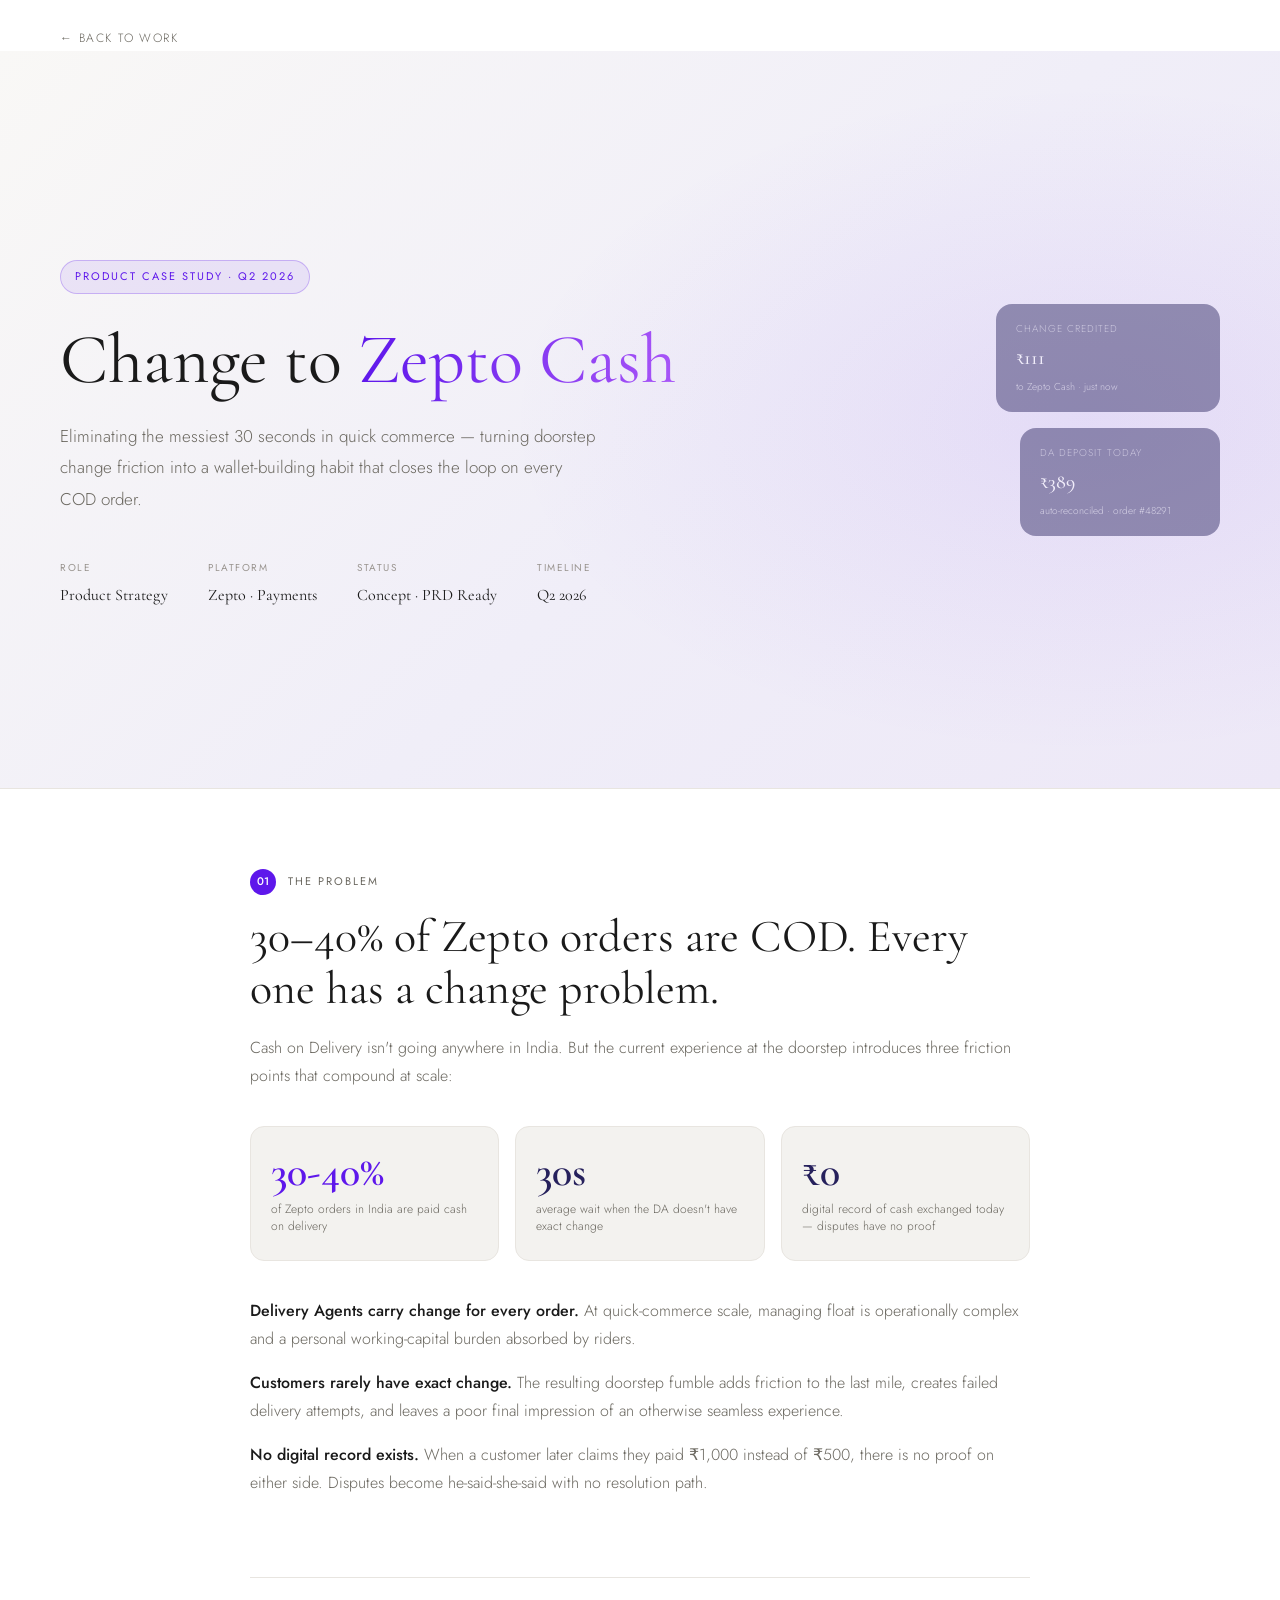
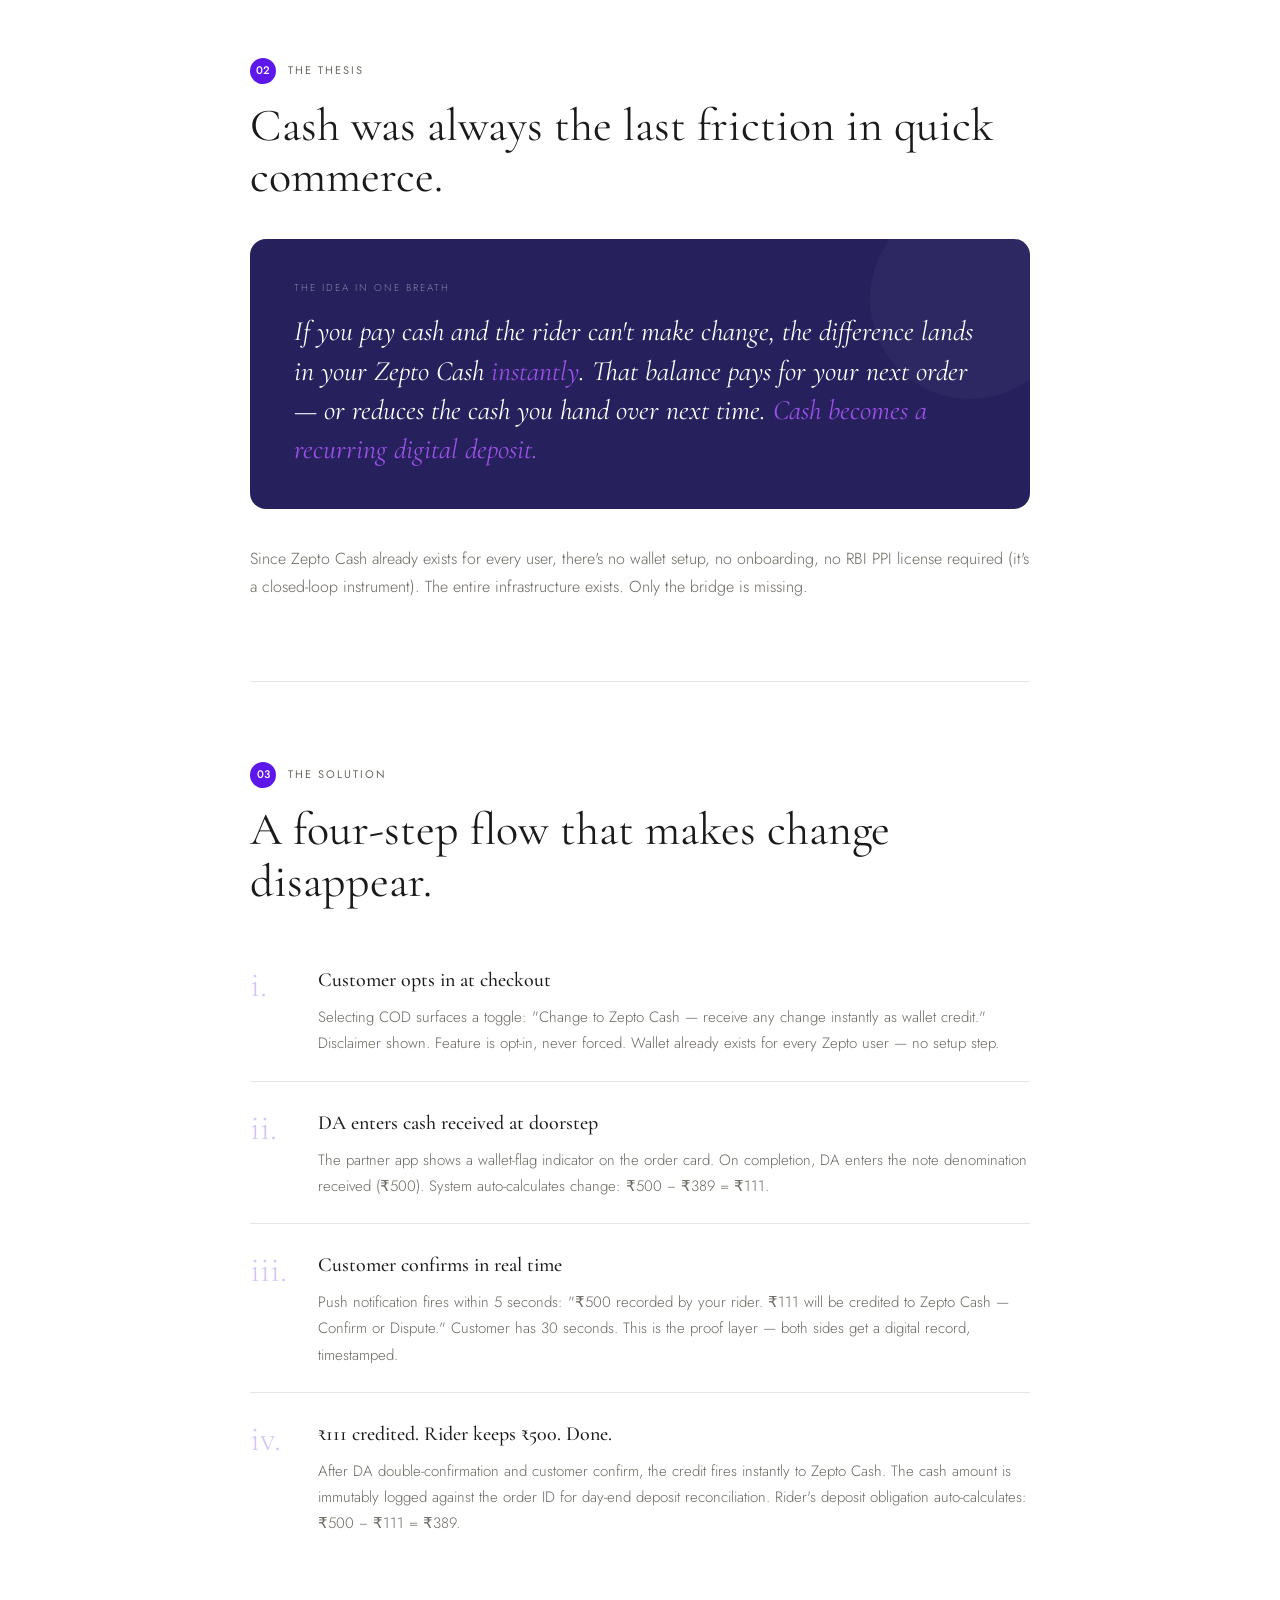
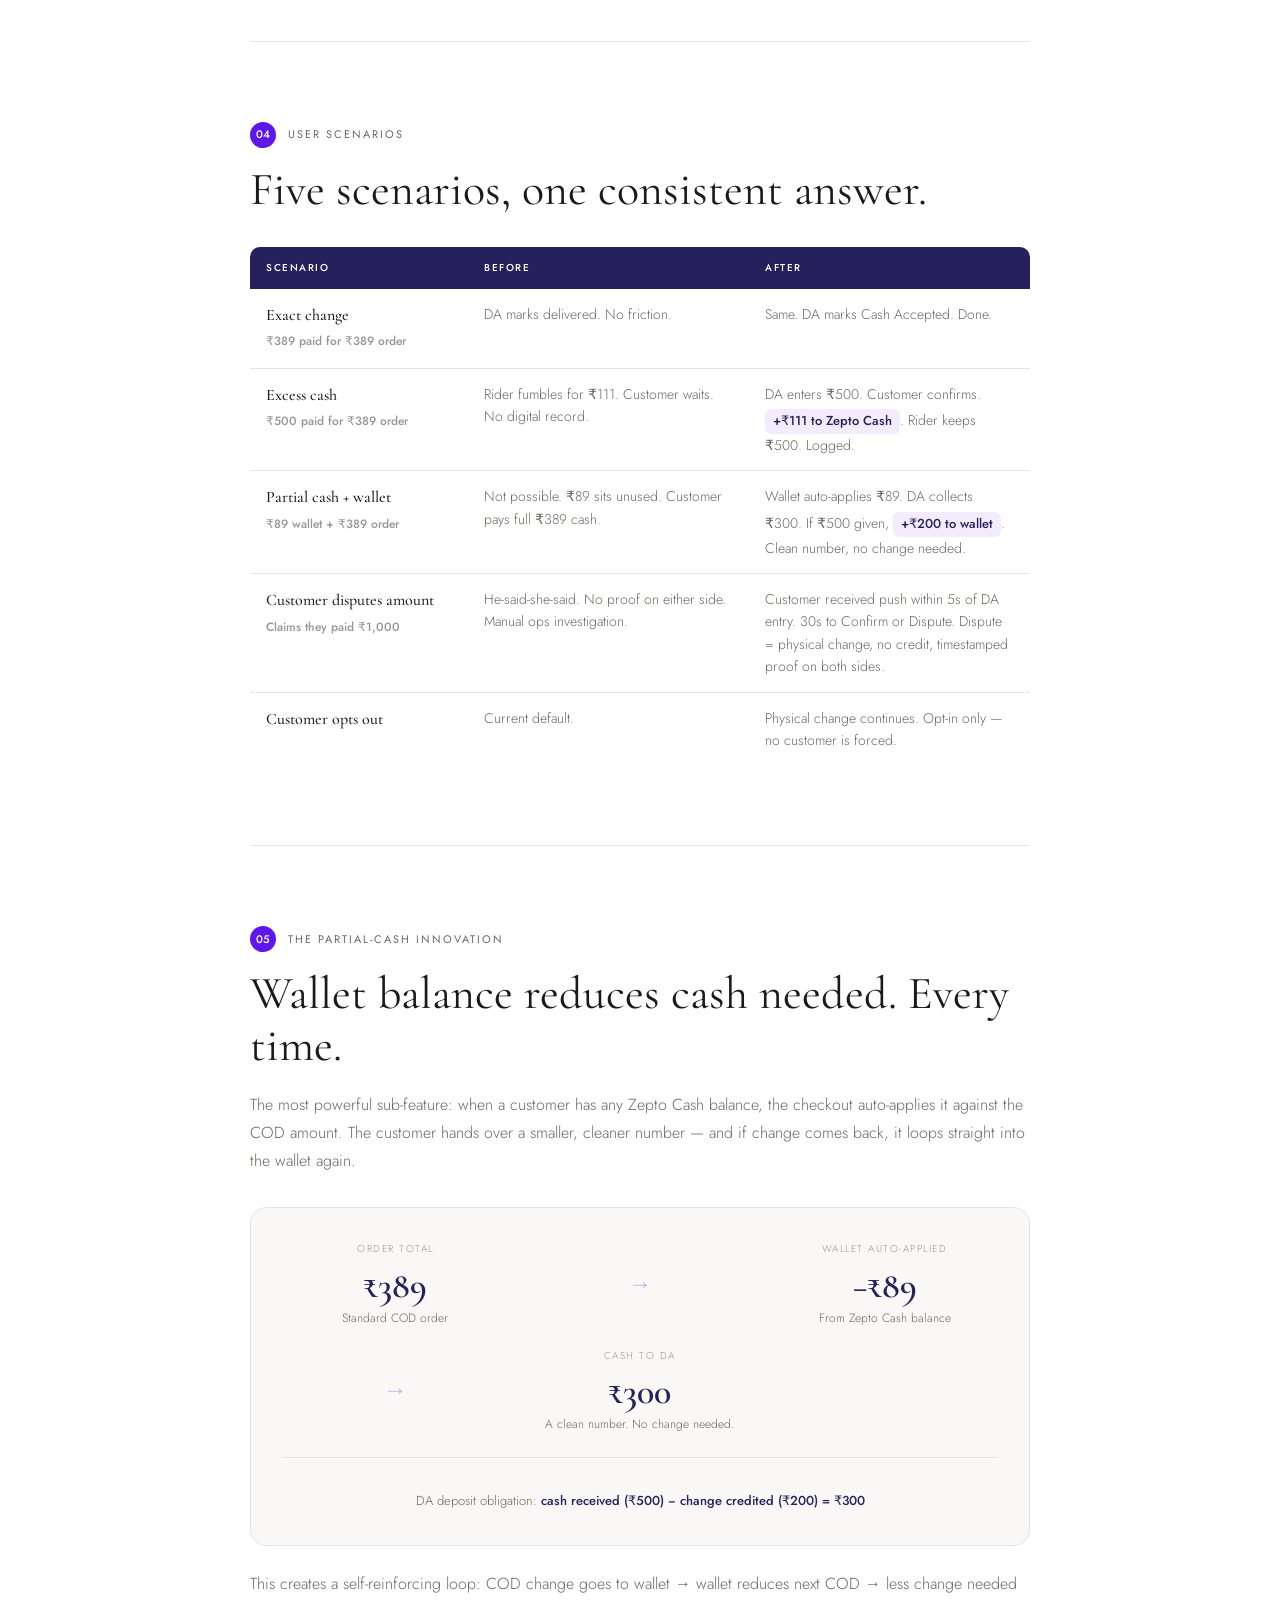
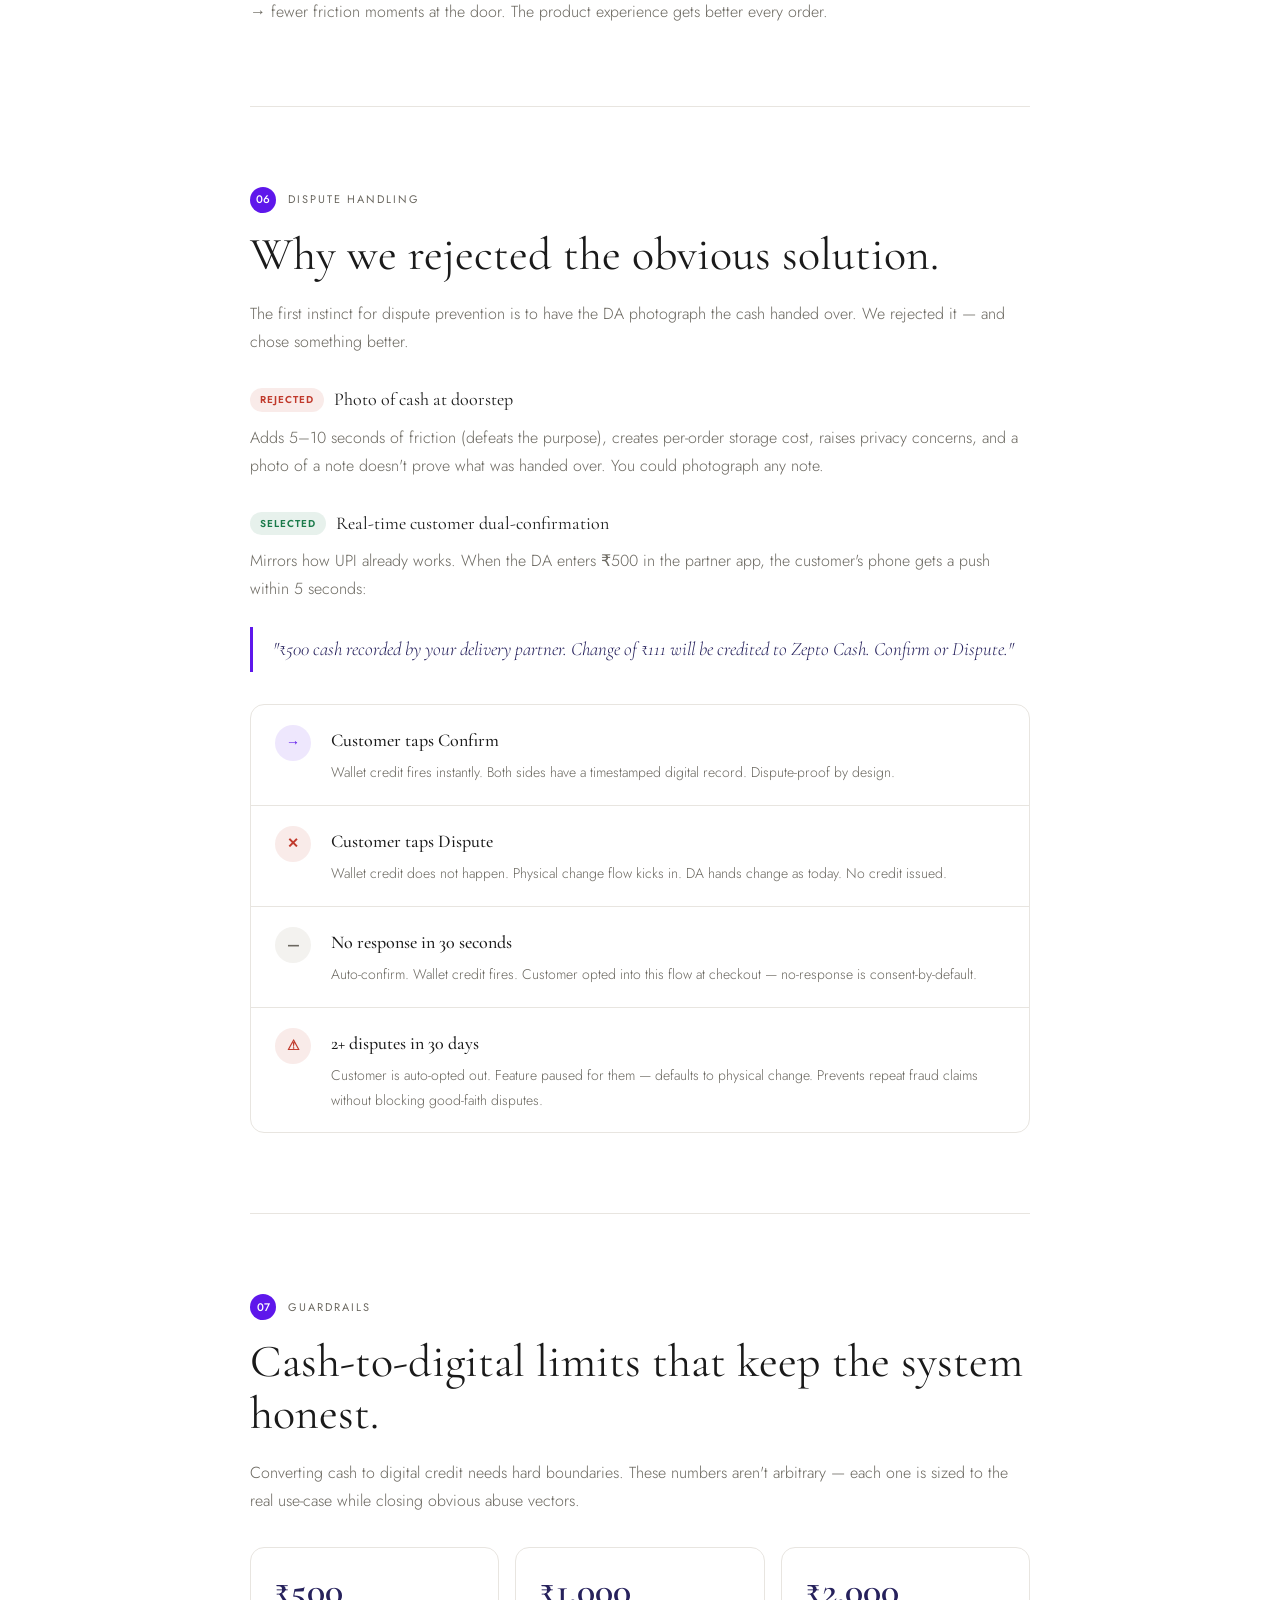
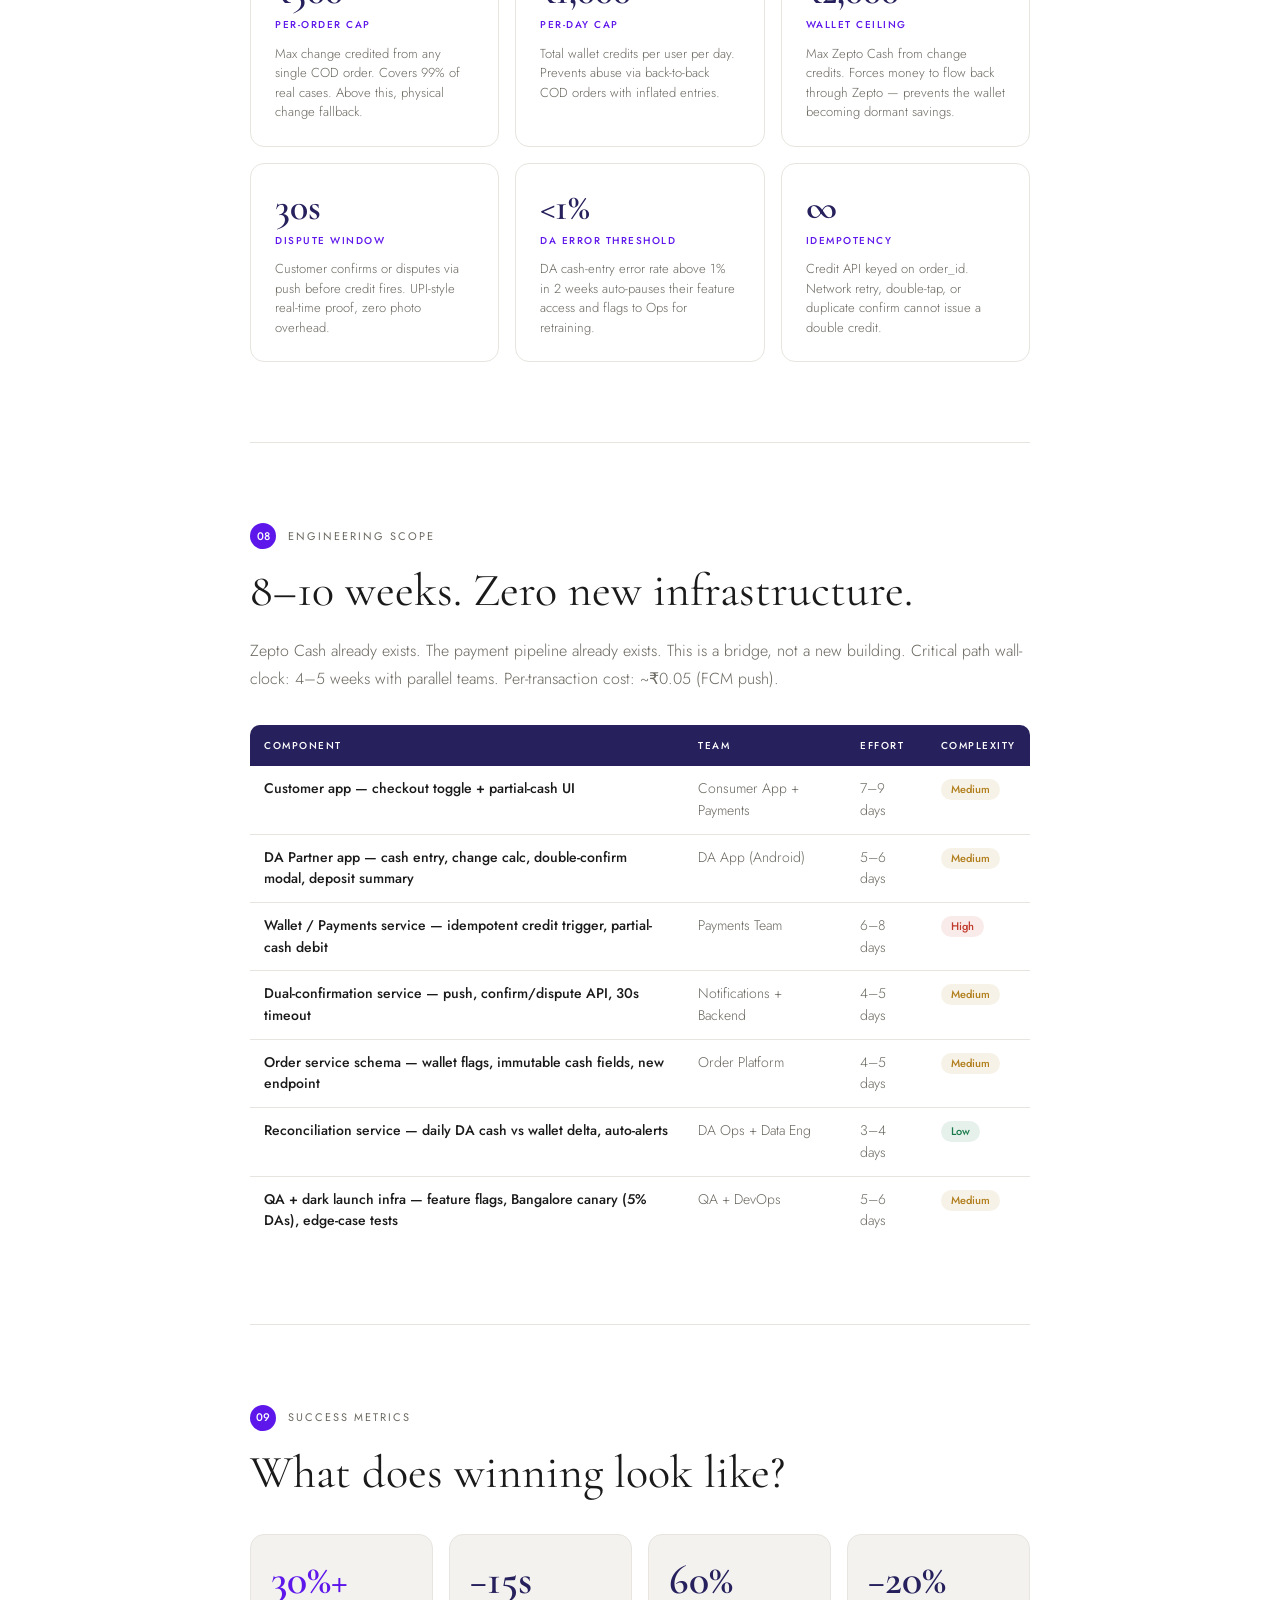
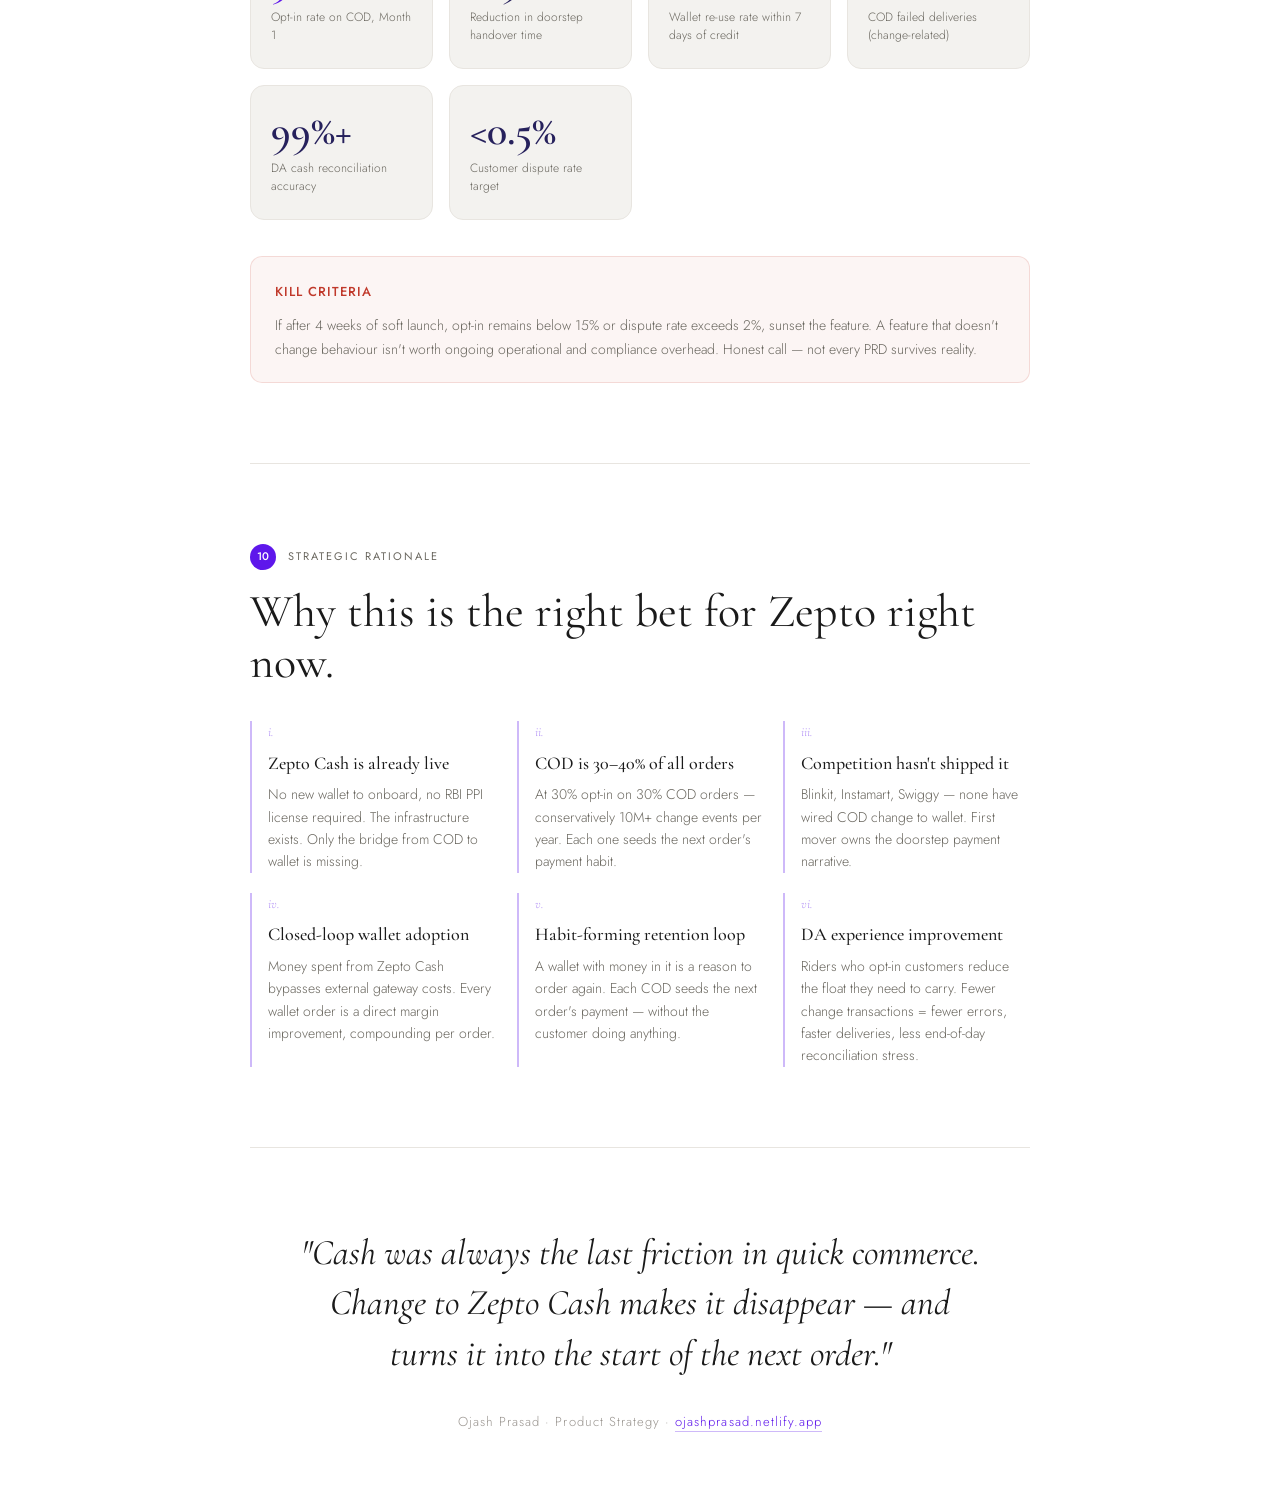
==== zepto_change_to_wallet.html @ 8f359b91 "Add files via upload" ====
<!DOCTYPE html>
<html lang="en">
<head>
<meta charset="UTF-8">
<meta name="viewport" content="width=device-width, initial-scale=1.0">
<title>Change to Zepto Cash — COD Friction | Ojash Prasad</title>
<meta name="description" content="A product case study on eliminating cash-change friction at the Zepto doorstep by converting COD change into instant Zepto Cash wallet credits.">
<meta property="og:title" content="Change to Zepto Cash — Strategic Product Brief">
<meta property="og:description" content="Turning the messiest 30 seconds in quick commerce into a wallet-building habit. A 2-page strategic product concept by Ojash Prasad.">
<meta property="og:type" content="website">
<link rel="preconnect" href="https://fonts.googleapis.com">
<link rel="preconnect" href="https://fonts.gstatic.com" crossorigin>
<link href="https://fonts.googleapis.com/css2?family=Cormorant+Garamond:ital,wght@0,300;0,400;0,500;0,600;1,300;1,400&family=Jost:wght@300;400;500&display=swap" rel="stylesheet">
<style>
  :root {
    --zepto-purple: #5E17EB;
    --zepto-purple-dark: #26215C;
    --zepto-purple-mid: #534AB7;
    --bg: #ffffff;
    --bg-alt: #f9f8f6;
    --card: #f3f2ef;
    --border: #e8e5e0;
    --text: #1a1a1a;
    --muted: #6b6860;
    --text-light: #9a9590;
    --serif: 'Cormorant Garamond', Georgia, serif;
    --sans: 'Jost', sans-serif;
  }

  * { margin: 0; padding: 0; box-sizing: border-box; }

  body {
    background: var(--bg);
    color: var(--text);
    font-family: var(--sans);
    font-size: 16px;
    line-height: 1.75;
    overflow-x: hidden;
    font-weight: 300;
    -webkit-font-smoothing: antialiased;
  }

  /* ─── HERO ─── */
  .hero {
    position: relative;
    min-height: 82vh;
    display: flex;
    align-items: center;
    overflow: hidden;
    padding: 120px 60px 90px;
    background: linear-gradient(135deg, #f9f8f6 0%, #f0eef8 55%, #ede8f7 100%);
    border-bottom: 1px solid var(--border);
  }

  .hero::before {
    content: '';
    position: absolute;
    inset: 0;
    background: radial-gradient(ellipse 65% 65% at 85% 50%, rgba(94,23,235,0.08) 0%, transparent 70%);
    pointer-events: none;
  }

  .hero-content { position: relative; z-index: 1; max-width: 680px; }

  .hero-tag {
    display: inline-block;
    background: rgba(94,23,235,0.08);
    border: 1px solid rgba(94,23,235,0.25);
    color: var(--zepto-purple);
    font-size: 11px;
    letter-spacing: 2px;
    text-transform: uppercase;
    padding: 6px 14px;
    border-radius: 100px;
    margin-bottom: 28px;
    font-family: var(--sans);
    font-weight: 400;
  }

  .hero h1 {
    font-family: var(--serif);
    font-size: clamp(42px, 5.5vw, 72px);
    font-weight: 400;
    line-height: 1.07;
    max-width: 660px;
    margin-bottom: 24px;
    color: var(--text);
  }

  .hero h1 span {
    background: linear-gradient(90deg, var(--zepto-purple), #a855f7);
    -webkit-background-clip: text;
    -webkit-text-fill-color: transparent;
    background-clip: text;
  }

  .hero p {
    color: var(--muted);
    font-size: 17px;
    line-height: 1.85;
    max-width: 540px;
  }

  .hero-meta {
    display: flex;
    gap: 40px;
    margin-top: 44px;
    flex-wrap: wrap;
  }

  .hero-meta-item { display: flex; flex-direction: column; gap: 4px; }

  .hero-meta-item .label {
    font-size: 10px;
    letter-spacing: 1.5px;
    text-transform: uppercase;
    color: var(--text-light);
    font-family: var(--sans);
    font-weight: 400;
  }

  .hero-meta-item .value {
    font-family: var(--serif);
    font-size: 16px;
    font-weight: 400;
    color: var(--text);
  }

  /* ─── DECO PILL ─── */
  .hero-deco {
    position: absolute;
    right: 60px;
    top: 50%;
    transform: translateY(-50%);
    display: flex;
    flex-direction: column;
    gap: 16px;
    opacity: 0.45;
  }

  .deco-pill {
    background: var(--zepto-purple-dark);
    color: white;
    border-radius: 16px;
    padding: 16px 20px;
    min-width: 200px;
    font-family: var(--sans);
    font-size: 12px;
  }

  .deco-pill .dp-label { opacity: 0.6; font-size: 10px; letter-spacing: 1px; text-transform: uppercase; margin-bottom: 4px; }
  .deco-pill .dp-val { font-size: 20px; font-weight: 500; font-family: var(--serif); }
  .deco-pill .dp-sub { font-size: 10px; opacity: 0.7; margin-top: 2px; }

  /* ─── BACK LINK ─── */
  .back-link {
    display: inline-flex;
    align-items: center;
    gap: 8px;
    font-size: 12px;
    letter-spacing: 0.12em;
    text-transform: uppercase;
    color: var(--muted);
    text-decoration: none;
    padding: 28px 60px 0;
    transition: color 0.2s;
    font-family: var(--sans);
  }
  .back-link:hover { color: var(--text); }

  /* ─── LAYOUT ─── */
  .container {
    max-width: 860px;
    margin: 0 auto;
    padding: 0 40px;
  }

  section {
    padding: 80px 0;
    border-bottom: 1px solid var(--border);
  }

  section:last-child { border-bottom: none; }

  /* ─── SECTION LABELS ─── */
  .section-eyebrow {
    display: flex;
    align-items: center;
    gap: 12px;
    margin-bottom: 16px;
  }

  .step-badge {
    width: 26px;
    height: 26px;
    border-radius: 50%;
    background: var(--zepto-purple);
    display: flex;
    align-items: center;
    justify-content: center;
    font-size: 11px;
    font-weight: 500;
    font-family: var(--sans);
    flex-shrink: 0;
    color: #fff;
  }

  .section-label {
    font-size: 11px;
    letter-spacing: 2px;
    text-transform: uppercase;
    color: var(--muted);
    font-family: var(--sans);
    font-weight: 400;
  }

  h2 {
    font-family: var(--serif);
    font-size: clamp(28px, 3.8vw, 46px);
    font-weight: 400;
    line-height: 1.12;
    margin-bottom: 20px;
    color: var(--text);
  }

  h3 {
    font-family: var(--serif);
    font-size: 22px;
    font-weight: 400;
    margin-bottom: 12px;
    color: var(--text);
  }

  p { color: var(--muted); margin-bottom: 16px; }
  p:last-child { margin-bottom: 0; }
  strong { color: var(--text); font-weight: 500; }
  em { font-style: italic; }

  /* ─── STAT GRID ─── */
  .stat-grid {
    display: grid;
    grid-template-columns: repeat(auto-fit, minmax(160px, 1fr));
    gap: 16px;
    margin: 36px 0;
  }

  .stat-card {
    background: var(--card);
    border: 1px solid var(--border);
    border-radius: 14px;
    padding: 24px 20px;
    text-align: left;
    transition: border-color 0.2s, box-shadow 0.2s;
  }

  .stat-card:hover {
    border-color: rgba(94,23,235,0.3);
    box-shadow: 0 4px 20px rgba(94,23,235,0.06);
  }

  .stat-number {
    font-family: var(--serif);
    font-size: 42px;
    font-weight: 600;
    line-height: 1;
    margin-bottom: 8px;
    color: var(--zepto-purple-dark);
  }

  .stat-label {
    font-size: 12px;
    color: var(--muted);
    line-height: 1.45;
    font-family: var(--sans);
  }

  /* ─── THESIS BOX ─── */
  .thesis-box {
    background: var(--zepto-purple-dark);
    border-radius: 16px;
    padding: 40px 44px;
    margin: 36px 0;
    position: relative;
    overflow: hidden;
  }

  .thesis-box::before {
    content: '';
    position: absolute;
    right: -40px;
    top: -40px;
    width: 200px;
    height: 200px;
    border-radius: 50%;
    background: rgba(255,255,255,0.03);
  }

  .thesis-eye {
    font-size: 10px;
    letter-spacing: 2px;
    text-transform: uppercase;
    color: rgba(255,255,255,0.45);
    font-family: var(--sans);
    margin-bottom: 16px;
  }

  .thesis-text {
    font-family: var(--serif);
    font-size: clamp(20px, 2.5vw, 28px);
    font-weight: 400;
    line-height: 1.4;
    color: white;
    font-style: italic;
  }

  .thesis-text em {
    color: rgba(168, 85, 247, 0.9);
    font-style: italic;
  }

  /* ─── FLOW STEPS ─── */
  .flow-steps {
    display: flex;
    flex-direction: column;
    gap: 0;
    margin-top: 32px;
  }

  .flow-step {
    display: flex;
    gap: 24px;
    padding: 24px 0;
    border-bottom: 1px solid var(--border);
    align-items: flex-start;
  }

  .flow-step:last-child { border-bottom: none; }

  .flow-num {
    font-family: var(--serif);
    font-size: 36px;
    font-weight: 300;
    color: rgba(94,23,235,0.25);
    line-height: 1;
    flex-shrink: 0;
    width: 44px;
    margin-top: 4px;
  }

  .flow-body .flow-title {
    font-family: var(--serif);
    font-size: 20px;
    font-weight: 500;
    color: var(--text);
    margin-bottom: 6px;
  }

  .flow-body p { font-size: 15px; margin-bottom: 0; }

  /* ─── SCENARIO TABLE ─── */
  .scenario-table {
    width: 100%;
    border-collapse: collapse;
    margin-top: 32px;
    font-size: 14px;
  }

  .scenario-table th {
    text-align: left;
    padding: 12px 16px;
    font-size: 10px;
    letter-spacing: 1.5px;
    text-transform: uppercase;
    color: white;
    font-family: var(--sans);
    font-weight: 500;
    background: var(--zepto-purple-dark);
  }

  .scenario-table th:first-child { border-radius: 10px 0 0 0; }
  .scenario-table th:last-child { border-radius: 0 10px 0 0; }

  .scenario-table td {
    padding: 14px 16px;
    border-bottom: 1px solid var(--border);
    vertical-align: top;
    color: var(--muted);
    line-height: 1.6;
  }

  .scenario-table td:first-child {
    font-family: var(--serif);
    font-size: 16px;
    font-weight: 500;
    color: var(--text);
  }

  .scenario-table tr:last-child td { border-bottom: none; }

  .scenario-table tr:hover td { background: #f9f8f6; }

  .scenario-table td .highlight-credit {
    display: inline-block;
    background: rgba(94,23,235,0.08);
    color: var(--zepto-purple-dark);
    border-radius: 6px;
    padding: 2px 8px;
    font-weight: 500;
    font-size: 13px;
    margin-top: 4px;
    font-family: var(--sans);
  }

  /* ─── PARTIAL CASH VISUAL ─── */
  .partial-visual {
    background: var(--bg-alt);
    border: 1px solid var(--border);
    border-radius: 16px;
    padding: 32px;
    margin-top: 32px;
    display: grid;
    grid-template-columns: 1fr 1fr 1fr;
    gap: 20px;
    align-items: center;
  }

  .pv-step {
    text-align: center;
  }

  .pv-label {
    font-size: 10px;
    letter-spacing: 1.5px;
    text-transform: uppercase;
    color: var(--text-light);
    font-family: var(--sans);
    margin-bottom: 10px;
  }

  .pv-num {
    font-family: var(--serif);
    font-size: 36px;
    font-weight: 600;
    color: var(--zepto-purple-dark);
    line-height: 1;
    margin-bottom: 6px;
  }

  .pv-sub {
    font-size: 12px;
    color: var(--muted);
    line-height: 1.4;
  }

  .pv-arrow {
    text-align: center;
    font-size: 24px;
    color: rgba(94,23,235,0.3);
    line-height: 1;
  }

  .pv-divider {
    grid-column: 1 / -1;
    height: 1px;
    background: var(--border);
    margin: 4px 0;
  }

  .pv-formula {
    grid-column: 1 / -1;
    text-align: center;
    font-size: 13px;
    color: var(--muted);
    font-family: var(--sans);
    padding-top: 8px;
  }

  .pv-formula strong { color: var(--zepto-purple-dark); }

  /* ─── DISPUTE FLOW ─── */
  .dispute-timeline {
    display: flex;
    flex-direction: column;
    gap: 0;
    margin-top: 32px;
    border: 1px solid var(--border);
    border-radius: 14px;
    overflow: hidden;
  }

  .dt-row {
    display: flex;
    gap: 20px;
    padding: 20px 24px;
    border-bottom: 1px solid var(--border);
    align-items: flex-start;
  }

  .dt-row:last-child { border-bottom: none; }

  .dt-icon {
    width: 36px;
    height: 36px;
    border-radius: 50%;
    display: flex;
    align-items: center;
    justify-content: center;
    font-size: 14px;
    flex-shrink: 0;
    font-weight: 600;
    font-family: var(--sans);
  }

  .dt-icon.purple { background: rgba(94,23,235,0.1); color: var(--zepto-purple); }
  .dt-icon.green { background: rgba(26,122,74,0.1); color: #1a7a4a; }
  .dt-icon.red { background: rgba(192,57,43,0.1); color: #c0392b; }
  .dt-icon.gray { background: var(--card); color: var(--muted); }

  .dt-body .dt-title {
    font-family: var(--serif);
    font-size: 18px;
    font-weight: 500;
    color: var(--text);
    margin-bottom: 4px;
  }

  .dt-body p { font-size: 14px; margin-bottom: 0; }

  /* ─── GUARDRAIL GRID ─── */
  .guardrail-grid {
    display: grid;
    grid-template-columns: 1fr 1fr 1fr;
    gap: 16px;
    margin-top: 32px;
  }

  .gr-card {
    border: 1px solid var(--border);
    border-radius: 14px;
    padding: 24px;
    transition: border-color 0.2s;
  }

  .gr-card:hover { border-color: rgba(94,23,235,0.3); }

  .gr-val {
    font-family: var(--serif);
    font-size: 38px;
    font-weight: 600;
    color: var(--zepto-purple-dark);
    line-height: 1;
    margin-bottom: 6px;
  }

  .gr-label {
    font-size: 10px;
    letter-spacing: 1.5px;
    text-transform: uppercase;
    color: var(--zepto-purple);
    font-family: var(--sans);
    font-weight: 500;
    margin-bottom: 10px;
  }

  .gr-body { font-size: 13px; color: var(--muted); line-height: 1.5; }

  /* ─── ENG TABLE ─── */
  .eng-table {
    width: 100%;
    border-collapse: collapse;
    margin-top: 32px;
    font-size: 14px;
  }

  .eng-table th {
    text-align: left;
    padding: 12px 14px;
    font-size: 10px;
    letter-spacing: 1.5px;
    text-transform: uppercase;
    color: white;
    font-family: var(--sans);
    font-weight: 500;
    background: var(--zepto-purple-dark);
  }

  .eng-table th:first-child { border-radius: 10px 0 0 0; }
  .eng-table th:last-child { border-radius: 0 10px 0 0; }

  .eng-table td {
    padding: 12px 14px;
    border-bottom: 1px solid var(--border);
    vertical-align: top;
    color: var(--muted);
    line-height: 1.55;
  }

  .eng-table td:first-child {
    font-weight: 500;
    color: var(--text);
    font-family: var(--sans);
  }

  .eng-table tr:last-child td { border-bottom: none; }

  .effort-badge {
    display: inline-block;
    font-size: 11px;
    font-weight: 500;
    padding: 2px 10px;
    border-radius: 100px;
    font-family: var(--sans);
  }

  .effort-low { background: rgba(26,122,74,0.1); color: #1a7a4a; }
  .effort-med { background: rgba(176,125,26,0.1); color: #b07d1a; }
  .effort-high { background: rgba(192,57,43,0.1); color: #c0392b; }

  /* ─── WHY NOW ─── */
  .why-grid {
    display: grid;
    grid-template-columns: 1fr 1fr 1fr;
    gap: 20px;
    margin-top: 32px;
  }

  .why-card {
    padding-left: 16px;
    border-left: 2px solid rgba(94,23,235,0.3);
  }

  .why-num {
    font-family: var(--serif);
    font-size: 13px;
    font-style: italic;
    color: rgba(94,23,235,0.5);
    margin-bottom: 8px;
  }

  .why-title {
    font-family: var(--serif);
    font-size: 18px;
    font-weight: 500;
    color: var(--text);
    margin-bottom: 8px;
    line-height: 1.3;
  }

  .why-body { font-size: 14px; color: var(--muted); line-height: 1.6; margin-bottom: 0; }

  /* ─── CLOSING QUOTE ─── */
  .closing-quote {
    text-align: center;
    padding: 80px 0 60px;
    border-bottom: none;
  }

  .closing-quote blockquote {
    font-family: var(--serif);
    font-size: clamp(22px, 3vw, 36px);
    font-weight: 400;
    font-style: italic;
    line-height: 1.4;
    color: var(--text);
    max-width: 680px;
    margin: 0 auto 32px;
  }

  .closing-meta {
    font-size: 13px;
    color: var(--text-light);
    letter-spacing: 0.08em;
  }

  .closing-meta a {
    color: var(--zepto-purple);
    text-decoration: none;
    border-bottom: 1px solid rgba(94,23,235,0.3);
    transition: opacity 0.2s;
  }

  .closing-meta a:hover { opacity: 0.6; }

  /* ─── INLINE QUOTE ─── */
  .pull-quote {
    border-left: 3px solid var(--zepto-purple);
    padding: 8px 0 8px 20px;
    margin: 24px 0;
    font-family: var(--serif);
    font-style: italic;
    font-size: 19px;
    color: var(--zepto-purple-dark);
    line-height: 1.5;
  }

  /* ─── REJECTED / ACCEPTED BADGES ─── */
  .badge-row { display: flex; align-items: center; gap: 10px; margin-bottom: 8px; }
  .badge {
    font-size: 10px;
    letter-spacing: 1px;
    text-transform: uppercase;
    font-weight: 600;
    padding: 3px 10px;
    border-radius: 100px;
    font-family: var(--sans);
  }
  .badge-no { background: rgba(192,57,43,0.1); color: #c0392b; }
  .badge-yes { background: rgba(26,122,74,0.1); color: #1a7a4a; }

  /* ─── RESPONSIVE ─── */
  @media (max-width: 900px) {
    .hero { padding: 100px 30px 70px; min-height: auto; }
    .hero-deco { display: none; }
    .container { padding: 0 24px; }
    .partial-visual { grid-template-columns: 1fr; text-align: center; }
    .pv-arrow { transform: rotate(90deg); }
    .guardrail-grid { grid-template-columns: 1fr 1fr; }
    .why-grid { grid-template-columns: 1fr; gap: 24px; }
    .back-link { padding: 20px 24px 0; }
  }

  @media (max-width: 600px) {
    .hero { padding: 90px 20px 60px; }
    .hero h1 { font-size: 38px; }
    .guardrail-grid { grid-template-columns: 1fr; }
    .stat-grid { grid-template-columns: 1fr 1fr; }
    .container { padding: 0 20px; }
    section { padding: 60px 0; }
    .back-link { padding: 16px 20px 0; }
    .thesis-box { padding: 28px 24px; }
    .partial-visual { padding: 24px 20px; }
  }
</style>
</head>
<body>

  <!-- BACK LINK -->
  <a href="work.html" class="back-link">← Back to Work</a>

  <!-- HERO -->
  <div class="hero">
    <div class="hero-content">
      <div class="hero-tag">Product Case Study · Q2 2026</div>
      <h1>Change to <span>Zepto Cash</span></h1>
      <p>Eliminating the messiest 30 seconds in quick commerce — turning doorstep change friction into a wallet-building habit that closes the loop on every COD order.</p>
      <div class="hero-meta">
        <div class="hero-meta-item">
          <span class="label">Role</span>
          <span class="value">Product Strategy</span>
        </div>
        <div class="hero-meta-item">
          <span class="label">Platform</span>
          <span class="value">Zepto · Payments</span>
        </div>
        <div class="hero-meta-item">
          <span class="label">Status</span>
          <span class="value">Concept · PRD Ready</span>
        </div>
        <div class="hero-meta-item">
          <span class="label">Timeline</span>
          <span class="value">Q2 2026</span>
        </div>
      </div>
    </div>

    <div class="hero-deco" aria-hidden="true">
      <div class="deco-pill">
        <div class="dp-label">Change credited</div>
        <div class="dp-val">₹111</div>
        <div class="dp-sub">to Zepto Cash · just now</div>
      </div>
      <div class="deco-pill" style="margin-left:24px;">
        <div class="dp-label">DA deposit today</div>
        <div class="dp-val">₹389</div>
        <div class="dp-sub">auto-reconciled · order #48291</div>
      </div>
    </div>
  </div>

  <!-- CONTENT -->
  <a href="work.html" class="back-link" style="display:none;"></a>

  <div class="container">

    <!-- 01 THE PROBLEM -->
    <section>
      <div class="section-eyebrow">
        <div class="step-badge">01</div>
        <span class="section-label">The Problem</span>
      </div>
      <h2>30–40% of Zepto orders are COD. Every one has a change problem.</h2>
      <p>Cash on Delivery isn't going anywhere in India. But the current experience at the doorstep introduces three friction points that compound at scale:</p>

      <div class="stat-grid">
        <div class="stat-card">
          <div class="stat-number" style="color:#5E17EB;">30-40%</div>
          <div class="stat-label">of Zepto orders in India are paid cash on delivery</div>
        </div>
        <div class="stat-card">
          <div class="stat-number">30s</div>
          <div class="stat-label">average wait when the DA doesn't have exact change</div>
        </div>
        <div class="stat-card">
          <div class="stat-number">₹0</div>
          <div class="stat-label">digital record of cash exchanged today — disputes have no proof</div>
        </div>
      </div>

      <p><strong>Delivery Agents carry change for every order.</strong> At quick-commerce scale, managing float is operationally complex and a personal working-capital burden absorbed by riders.</p>
      <p><strong>Customers rarely have exact change.</strong> The resulting doorstep fumble adds friction to the last mile, creates failed delivery attempts, and leaves a poor final impression of an otherwise seamless experience.</p>
      <p><strong>No digital record exists.</strong> When a customer later claims they paid ₹1,000 instead of ₹500, there is no proof on either side. Disputes become he-said-she-said with no resolution path.</p>
    </section>

    <!-- 02 THE THESIS -->
    <section>
      <div class="section-eyebrow">
        <div class="step-badge">02</div>
        <span class="section-label">The Thesis</span>
      </div>
      <h2>Cash was always the last friction in quick commerce.</h2>

      <div class="thesis-box">
        <div class="thesis-eye">The idea in one breath</div>
        <div class="thesis-text">
          If you pay cash and the rider can't make change, the difference lands in your Zepto Cash <em>instantly</em>. That balance pays for your next order — or reduces the cash you hand over next time. <em>Cash becomes a recurring digital deposit.</em>
        </div>
      </div>

      <p>Since Zepto Cash already exists for every user, there's no wallet setup, no onboarding, no RBI PPI license required (it's a closed-loop instrument). The entire infrastructure exists. Only the bridge is missing.</p>
    </section>

    <!-- 03 HOW IT WORKS -->
    <section>
      <div class="section-eyebrow">
        <div class="step-badge">03</div>
        <span class="section-label">The Solution</span>
      </div>
      <h2>A four-step flow that makes change disappear.</h2>

      <div class="flow-steps">
        <div class="flow-step">
          <div class="flow-num">i.</div>
          <div class="flow-body">
            <div class="flow-title">Customer opts in at checkout</div>
            <p>Selecting COD surfaces a toggle: "Change to Zepto Cash — receive any change instantly as wallet credit." Disclaimer shown. Feature is opt-in, never forced. Wallet already exists for every Zepto user — no setup step.</p>
          </div>
        </div>
        <div class="flow-step">
          <div class="flow-num">ii.</div>
          <div class="flow-body">
            <div class="flow-title">DA enters cash received at doorstep</div>
            <p>The partner app shows a wallet-flag indicator on the order card. On completion, DA enters the note denomination received (₹500). System auto-calculates change: ₹500 − ₹389 = ₹111.</p>
          </div>
        </div>
        <div class="flow-step">
          <div class="flow-num">iii.</div>
          <div class="flow-body">
            <div class="flow-title">Customer confirms in real time</div>
            <p>Push notification fires within 5 seconds: "₹500 recorded by your rider. ₹111 will be credited to Zepto Cash — Confirm or Dispute." Customer has 30 seconds. This is the proof layer — both sides get a digital record, timestamped.</p>
          </div>
        </div>
        <div class="flow-step">
          <div class="flow-num">iv.</div>
          <div class="flow-body">
            <div class="flow-title">₹111 credited. Rider keeps ₹500. Done.</div>
            <p>After DA double-confirmation and customer confirm, the credit fires instantly to Zepto Cash. The cash amount is immutably logged against the order ID for day-end deposit reconciliation. Rider's deposit obligation auto-calculates: ₹500 − ₹111 = ₹389.</p>
          </div>
        </div>
      </div>
    </section>

    <!-- 04 USER SCENARIOS -->
    <section>
      <div class="section-eyebrow">
        <div class="step-badge">04</div>
        <span class="section-label">User Scenarios</span>
      </div>
      <h2>Five scenarios, one consistent answer.</h2>

      <table class="scenario-table">
        <thead>
          <tr>
            <th style="width:28%">Scenario</th>
            <th style="width:36%">Before</th>
            <th style="width:36%">After</th>
          </tr>
        </thead>
        <tbody>
          <tr>
            <td>Exact change<br><small style="font-family:var(--sans);font-size:12px;color:var(--text-light);">₹389 paid for ₹389 order</small></td>
            <td>DA marks delivered. No friction.</td>
            <td>Same. DA marks Cash Accepted. Done.</td>
          </tr>
          <tr>
            <td>Excess cash<br><small style="font-family:var(--sans);font-size:12px;color:var(--text-light);">₹500 paid for ₹389 order</small></td>
            <td>Rider fumbles for ₹111. Customer waits. No digital record.</td>
            <td>DA enters ₹500. Customer confirms. <span class="highlight-credit">+₹111 to Zepto Cash</span>. Rider keeps ₹500. Logged.</td>
          </tr>
          <tr>
            <td>Partial cash + wallet<br><small style="font-family:var(--sans);font-size:12px;color:var(--text-light);">₹89 wallet + ₹389 order</small></td>
            <td>Not possible. ₹89 sits unused. Customer pays full ₹389 cash.</td>
            <td>Wallet auto-applies ₹89. DA collects ₹300. If ₹500 given, <span class="highlight-credit">+₹200 to wallet</span>. Clean number, no change needed.</td>
          </tr>
          <tr>
            <td>Customer disputes amount<br><small style="font-family:var(--sans);font-size:12px;color:var(--text-light);">Claims they paid ₹1,000</small></td>
            <td>He-said-she-said. No proof on either side. Manual ops investigation.</td>
            <td>Customer received push within 5s of DA entry. 30s to Confirm or Dispute. Dispute = physical change, no credit, timestamped proof on both sides.</td>
          </tr>
          <tr>
            <td>Customer opts out</td>
            <td>Current default.</td>
            <td>Physical change continues. Opt-in only — no customer is forced.</td>
          </tr>
        </tbody>
      </table>
    </section>

    <!-- 05 PARTIAL CASH -->
    <section>
      <div class="section-eyebrow">
        <div class="step-badge">05</div>
        <span class="section-label">The Partial-Cash Innovation</span>
      </div>
      <h2>Wallet balance reduces cash needed. Every time.</h2>
      <p>The most powerful sub-feature: when a customer has any Zepto Cash balance, the checkout auto-applies it against the COD amount. The customer hands over a smaller, cleaner number — and if change comes back, it loops straight into the wallet again.</p>

      <div class="partial-visual">
        <div class="pv-step">
          <div class="pv-label">Order total</div>
          <div class="pv-num">₹389</div>
          <div class="pv-sub">Standard COD order</div>
        </div>
        <div class="pv-arrow">→</div>
        <div class="pv-step">
          <div class="pv-label">Wallet auto-applied</div>
          <div class="pv-num">−₹89</div>
          <div class="pv-sub">From Zepto Cash balance</div>
        </div>
        <div class="pv-arrow">→</div>
        <div class="pv-step">
          <div class="pv-label">Cash to DA</div>
          <div class="pv-num">₹300</div>
          <div class="pv-sub">A clean number. No change needed.</div>
        </div>
        <div class="pv-divider"></div>
        <div class="pv-formula">
          DA deposit obligation: <strong>cash received (₹500) − change credited (₹200) = ₹300</strong>
        </div>
      </div>

      <p style="margin-top:24px;">This creates a self-reinforcing loop: COD change goes to wallet → wallet reduces next COD → less change needed → fewer friction moments at the door. The product experience gets better every order.</p>
    </section>

    <!-- 06 DISPUTE HANDLING -->
    <section>
      <div class="section-eyebrow">
        <div class="step-badge">06</div>
        <span class="section-label">Dispute Handling</span>
      </div>
      <h2>Why we rejected the obvious solution.</h2>
      <p>The first instinct for dispute prevention is to have the DA photograph the cash handed over. We rejected it — and chose something better.</p>

      <div style="margin: 28px 0;">
        <div class="badge-row">
          <span class="badge badge-no">Rejected</span>
          <h3 style="margin:0;font-size:18px;">Photo of cash at doorstep</h3>
        </div>
        <p>Adds 5–10 seconds of friction (defeats the purpose), creates per-order storage cost, raises privacy concerns, and a photo of a note doesn't prove what was handed over. You could photograph any note.</p>
      </div>

      <div style="margin: 28px 0;">
        <div class="badge-row">
          <span class="badge badge-yes">Selected</span>
          <h3 style="margin:0;font-size:18px;">Real-time customer dual-confirmation</h3>
        </div>
        <p>Mirrors how UPI already works. When the DA enters ₹500 in the partner app, the customer's phone gets a push within 5 seconds:</p>

        <div class="pull-quote">"₹500 cash recorded by your delivery partner. Change of ₹111 will be credited to Zepto Cash. Confirm or Dispute."</div>
      </div>

      <div class="dispute-timeline">
        <div class="dt-row">
          <div class="dt-icon purple">→</div>
          <div class="dt-body">
            <div class="dt-title">Customer taps Confirm</div>
            <p>Wallet credit fires instantly. Both sides have a timestamped digital record. Dispute-proof by design.</p>
          </div>
        </div>
        <div class="dt-row">
          <div class="dt-icon red">✕</div>
          <div class="dt-body">
            <div class="dt-title">Customer taps Dispute</div>
            <p>Wallet credit does not happen. Physical change flow kicks in. DA hands change as today. No credit issued.</p>
          </div>
        </div>
        <div class="dt-row">
          <div class="dt-icon gray">—</div>
          <div class="dt-body">
            <div class="dt-title">No response in 30 seconds</div>
            <p>Auto-confirm. Wallet credit fires. Customer opted into this flow at checkout — no-response is consent-by-default.</p>
          </div>
        </div>
        <div class="dt-row">
          <div class="dt-icon red">⚠</div>
          <div class="dt-body">
            <div class="dt-title">2+ disputes in 30 days</div>
            <p>Customer is auto-opted out. Feature paused for them — defaults to physical change. Prevents repeat fraud claims without blocking good-faith disputes.</p>
          </div>
        </div>
      </div>
    </section>

    <!-- 07 GUARDRAILS -->
    <section>
      <div class="section-eyebrow">
        <div class="step-badge">07</div>
        <span class="section-label">Guardrails</span>
      </div>
      <h2>Cash-to-digital limits that keep the system honest.</h2>
      <p>Converting cash to digital credit needs hard boundaries. These numbers aren't arbitrary — each one is sized to the real use-case while closing obvious abuse vectors.</p>

      <div class="guardrail-grid">
        <div class="gr-card">
          <div class="gr-val">₹500</div>
          <div class="gr-label">Per-order cap</div>
          <div class="gr-body">Max change credited from any single COD order. Covers 99% of real cases. Above this, physical change fallback.</div>
        </div>
        <div class="gr-card">
          <div class="gr-val">₹1,000</div>
          <div class="gr-label">Per-day cap</div>
          <div class="gr-body">Total wallet credits per user per day. Prevents abuse via back-to-back COD orders with inflated entries.</div>
        </div>
        <div class="gr-card">
          <div class="gr-val">₹2,000</div>
          <div class="gr-label">Wallet ceiling</div>
          <div class="gr-body">Max Zepto Cash from change credits. Forces money to flow back through Zepto — prevents the wallet becoming dormant savings.</div>
        </div>
        <div class="gr-card">
          <div class="gr-val">30s</div>
          <div class="gr-label">Dispute window</div>
          <div class="gr-body">Customer confirms or disputes via push before credit fires. UPI-style real-time proof, zero photo overhead.</div>
        </div>
        <div class="gr-card">
          <div class="gr-val">&lt;1%</div>
          <div class="gr-label">DA error threshold</div>
          <div class="gr-body">DA cash-entry error rate above 1% in 2 weeks auto-pauses their feature access and flags to Ops for retraining.</div>
        </div>
        <div class="gr-card">
          <div class="gr-val">∞</div>
          <div class="gr-label">Idempotency</div>
          <div class="gr-body">Credit API keyed on order_id. Network retry, double-tap, or duplicate confirm cannot issue a double credit.</div>
        </div>
      </div>
    </section>

    <!-- 08 ENGINEERING -->
    <section>
      <div class="section-eyebrow">
        <div class="step-badge">08</div>
        <span class="section-label">Engineering Scope</span>
      </div>
      <h2>8–10 weeks. Zero new infrastructure.</h2>
      <p>Zepto Cash already exists. The payment pipeline already exists. This is a bridge, not a new building. Critical path wall-clock: 4–5 weeks with parallel teams. Per-transaction cost: ~₹0.05 (FCM push).</p>

      <table class="eng-table">
        <thead>
          <tr>
            <th>Component</th>
            <th>Team</th>
            <th>Effort</th>
            <th>Complexity</th>
          </tr>
        </thead>
        <tbody>
          <tr>
            <td>Customer app — checkout toggle + partial-cash UI</td>
            <td>Consumer App + Payments</td>
            <td>7–9 days</td>
            <td><span class="effort-badge effort-med">Medium</span></td>
          </tr>
          <tr>
            <td>DA Partner app — cash entry, change calc, double-confirm modal, deposit summary</td>
            <td>DA App (Android)</td>
            <td>5–6 days</td>
            <td><span class="effort-badge effort-med">Medium</span></td>
          </tr>
          <tr>
            <td>Wallet / Payments service — idempotent credit trigger, partial-cash debit</td>
            <td>Payments Team</td>
            <td>6–8 days</td>
            <td><span class="effort-badge effort-high">High</span></td>
          </tr>
          <tr>
            <td>Dual-confirmation service — push, confirm/dispute API, 30s timeout</td>
            <td>Notifications + Backend</td>
            <td>4–5 days</td>
            <td><span class="effort-badge effort-med">Medium</span></td>
          </tr>
          <tr>
            <td>Order service schema — wallet flags, immutable cash fields, new endpoint</td>
            <td>Order Platform</td>
            <td>4–5 days</td>
            <td><span class="effort-badge effort-med">Medium</span></td>
          </tr>
          <tr>
            <td>Reconciliation service — daily DA cash vs wallet delta, auto-alerts</td>
            <td>DA Ops + Data Eng</td>
            <td>3–4 days</td>
            <td><span class="effort-badge effort-low">Low</span></td>
          </tr>
          <tr>
            <td>QA + dark launch infra — feature flags, Bangalore canary (5% DAs), edge-case tests</td>
            <td>QA + DevOps</td>
            <td>5–6 days</td>
            <td><span class="effort-badge effort-med">Medium</span></td>
          </tr>
        </tbody>
      </table>
    </section>

    <!-- 09 SUCCESS METRICS -->
    <section>
      <div class="section-eyebrow">
        <div class="step-badge">09</div>
        <span class="section-label">Success Metrics</span>
      </div>
      <h2>What does winning look like?</h2>

      <div class="stat-grid">
        <div class="stat-card">
          <div class="stat-number" style="color:#5E17EB;">30%+</div>
          <div class="stat-label">Opt-in rate on COD, Month 1</div>
        </div>
        <div class="stat-card">
          <div class="stat-number">−15s</div>
          <div class="stat-label">Reduction in doorstep handover time</div>
        </div>
        <div class="stat-card">
          <div class="stat-number">60%</div>
          <div class="stat-label">Wallet re-use rate within 7 days of credit</div>
        </div>
        <div class="stat-card">
          <div class="stat-number">−20%</div>
          <div class="stat-label">COD failed deliveries (change-related)</div>
        </div>
        <div class="stat-card">
          <div class="stat-number">99%+</div>
          <div class="stat-label">DA cash reconciliation accuracy</div>
        </div>
        <div class="stat-card">
          <div class="stat-number">&lt;0.5%</div>
          <div class="stat-label">Customer dispute rate target</div>
        </div>
      </div>

      <div style="margin-top:24px;padding:20px 24px;background:rgba(192,57,43,0.05);border:1px solid rgba(192,57,43,0.15);border-radius:12px;">
        <strong style="color:#c0392b;font-family:var(--sans);font-size:13px;letter-spacing:1px;text-transform:uppercase;">Kill criteria</strong>
        <p style="margin-top:8px;font-size:14px;">If after 4 weeks of soft launch, opt-in remains below 15% or dispute rate exceeds 2%, sunset the feature. A feature that doesn't change behaviour isn't worth ongoing operational and compliance overhead. Honest call — not every PRD survives reality.</p>
      </div>
    </section>

    <!-- 10 WHY NOW -->
    <section>
      <div class="section-eyebrow">
        <div class="step-badge">10</div>
        <span class="section-label">Strategic Rationale</span>
      </div>
      <h2>Why this is the right bet for Zepto right now.</h2>

      <div class="why-grid">
        <div class="why-card">
          <div class="why-num">i.</div>
          <div class="why-title">Zepto Cash is already live</div>
          <p class="why-body">No new wallet to onboard, no RBI PPI license required. The infrastructure exists. Only the bridge from COD to wallet is missing.</p>
        </div>
        <div class="why-card">
          <div class="why-num">ii.</div>
          <div class="why-title">COD is 30–40% of all orders</div>
          <p class="why-body">At 30% opt-in on 30% COD orders — conservatively 10M+ change events per year. Each one seeds the next order's payment habit.</p>
        </div>
        <div class="why-card">
          <div class="why-num">iii.</div>
          <div class="why-title">Competition hasn't shipped it</div>
          <p class="why-body">Blinkit, Instamart, Swiggy — none have wired COD change to wallet. First mover owns the doorstep payment narrative.</p>
        </div>
        <div class="why-card">
          <div class="why-num">iv.</div>
          <div class="why-title">Closed-loop wallet adoption</div>
          <p class="why-body">Money spent from Zepto Cash bypasses external gateway costs. Every wallet order is a direct margin improvement, compounding per order.</p>
        </div>
        <div class="why-card">
          <div class="why-num">v.</div>
          <div class="why-title">Habit-forming retention loop</div>
          <p class="why-body">A wallet with money in it is a reason to order again. Each COD seeds the next order's payment — without the customer doing anything.</p>
        </div>
        <div class="why-card">
          <div class="why-num">vi.</div>
          <div class="why-title">DA experience improvement</div>
          <p class="why-body">Riders who opt-in customers reduce the float they need to carry. Fewer change transactions = fewer errors, faster deliveries, less end-of-day reconciliation stress.</p>
        </div>
      </div>
    </section>

    <!-- CLOSING -->
    <section class="closing-quote">
      <blockquote>"Cash was always the last friction in quick commerce. Change to Zepto Cash makes it disappear — and turns it into the start of the next order."</blockquote>
      <div class="closing-meta">
        Ojash Prasad · Product Strategy · <a href="https://ojashprasad.netlify.app" target="_blank">ojashprasad.netlify.app</a>
      </div>
    </section>

  </div>

  <script src="transitions.js"></script>
</body>
</html>
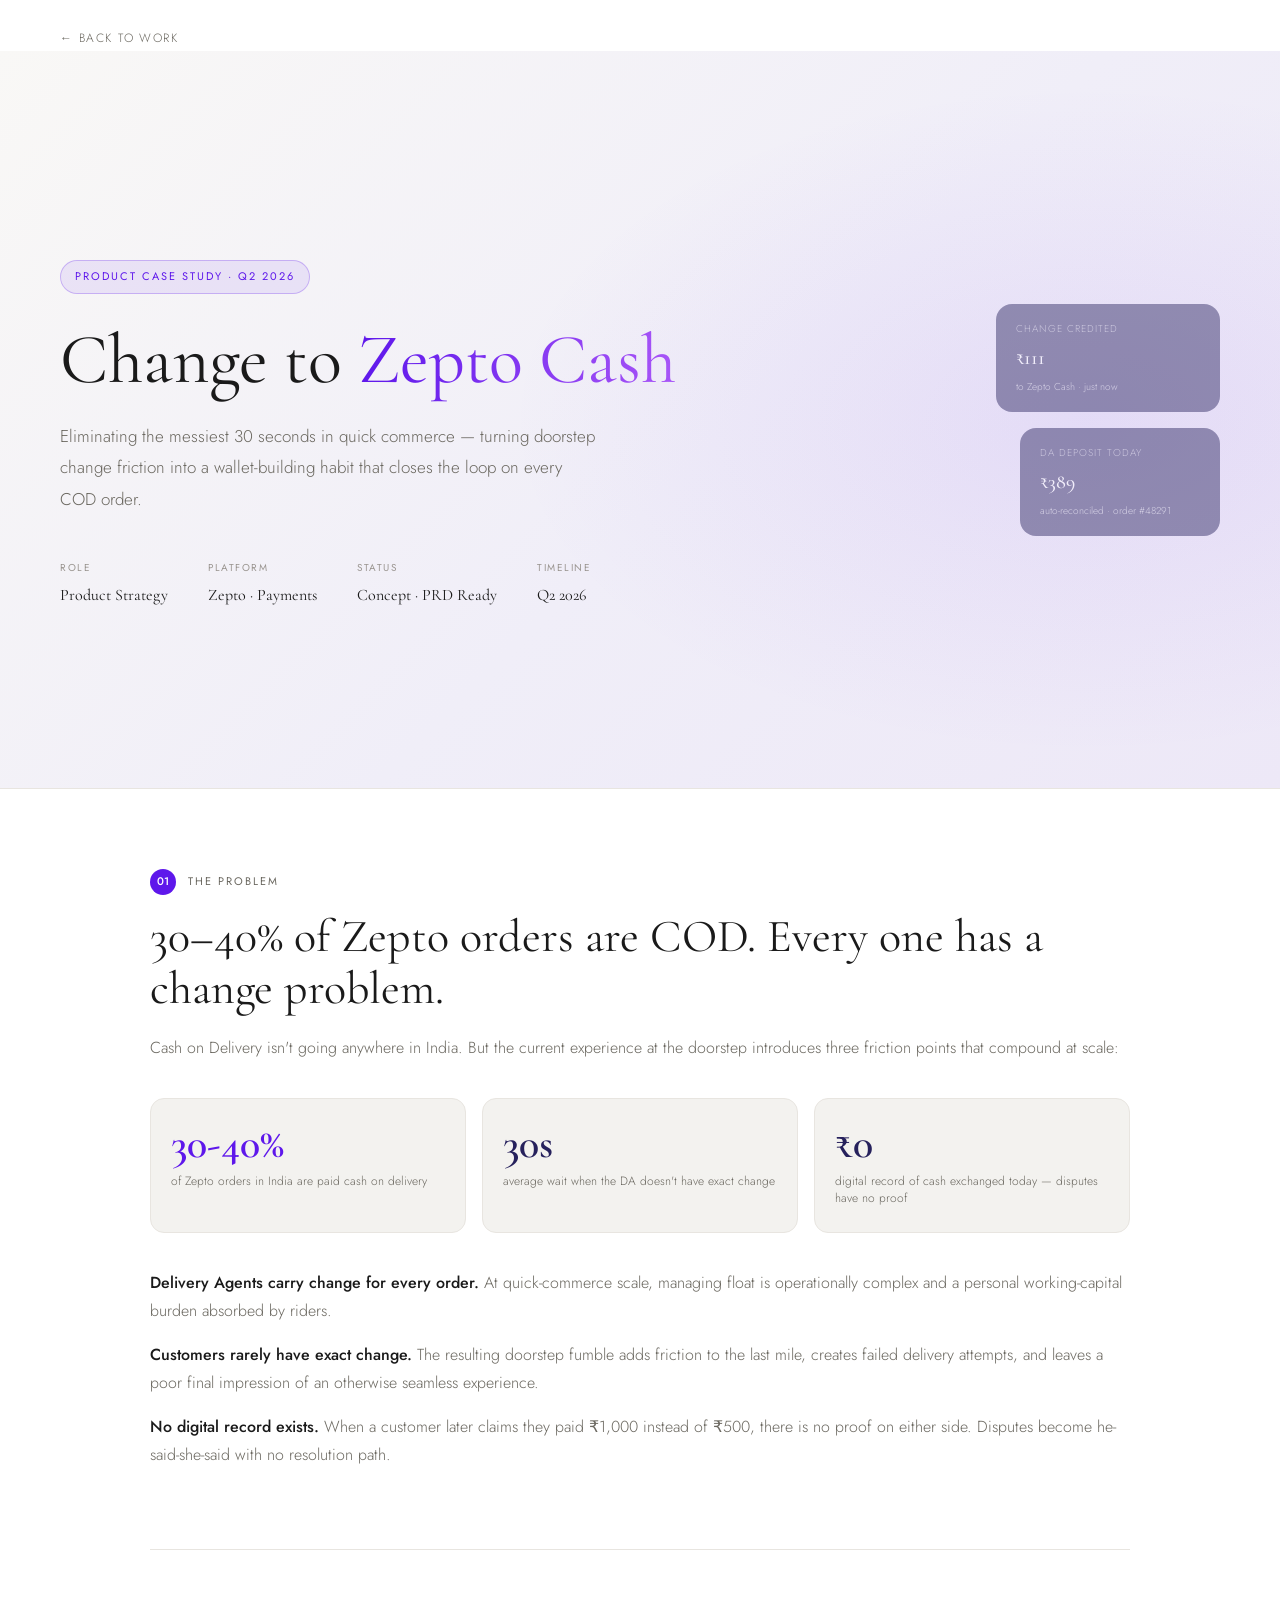
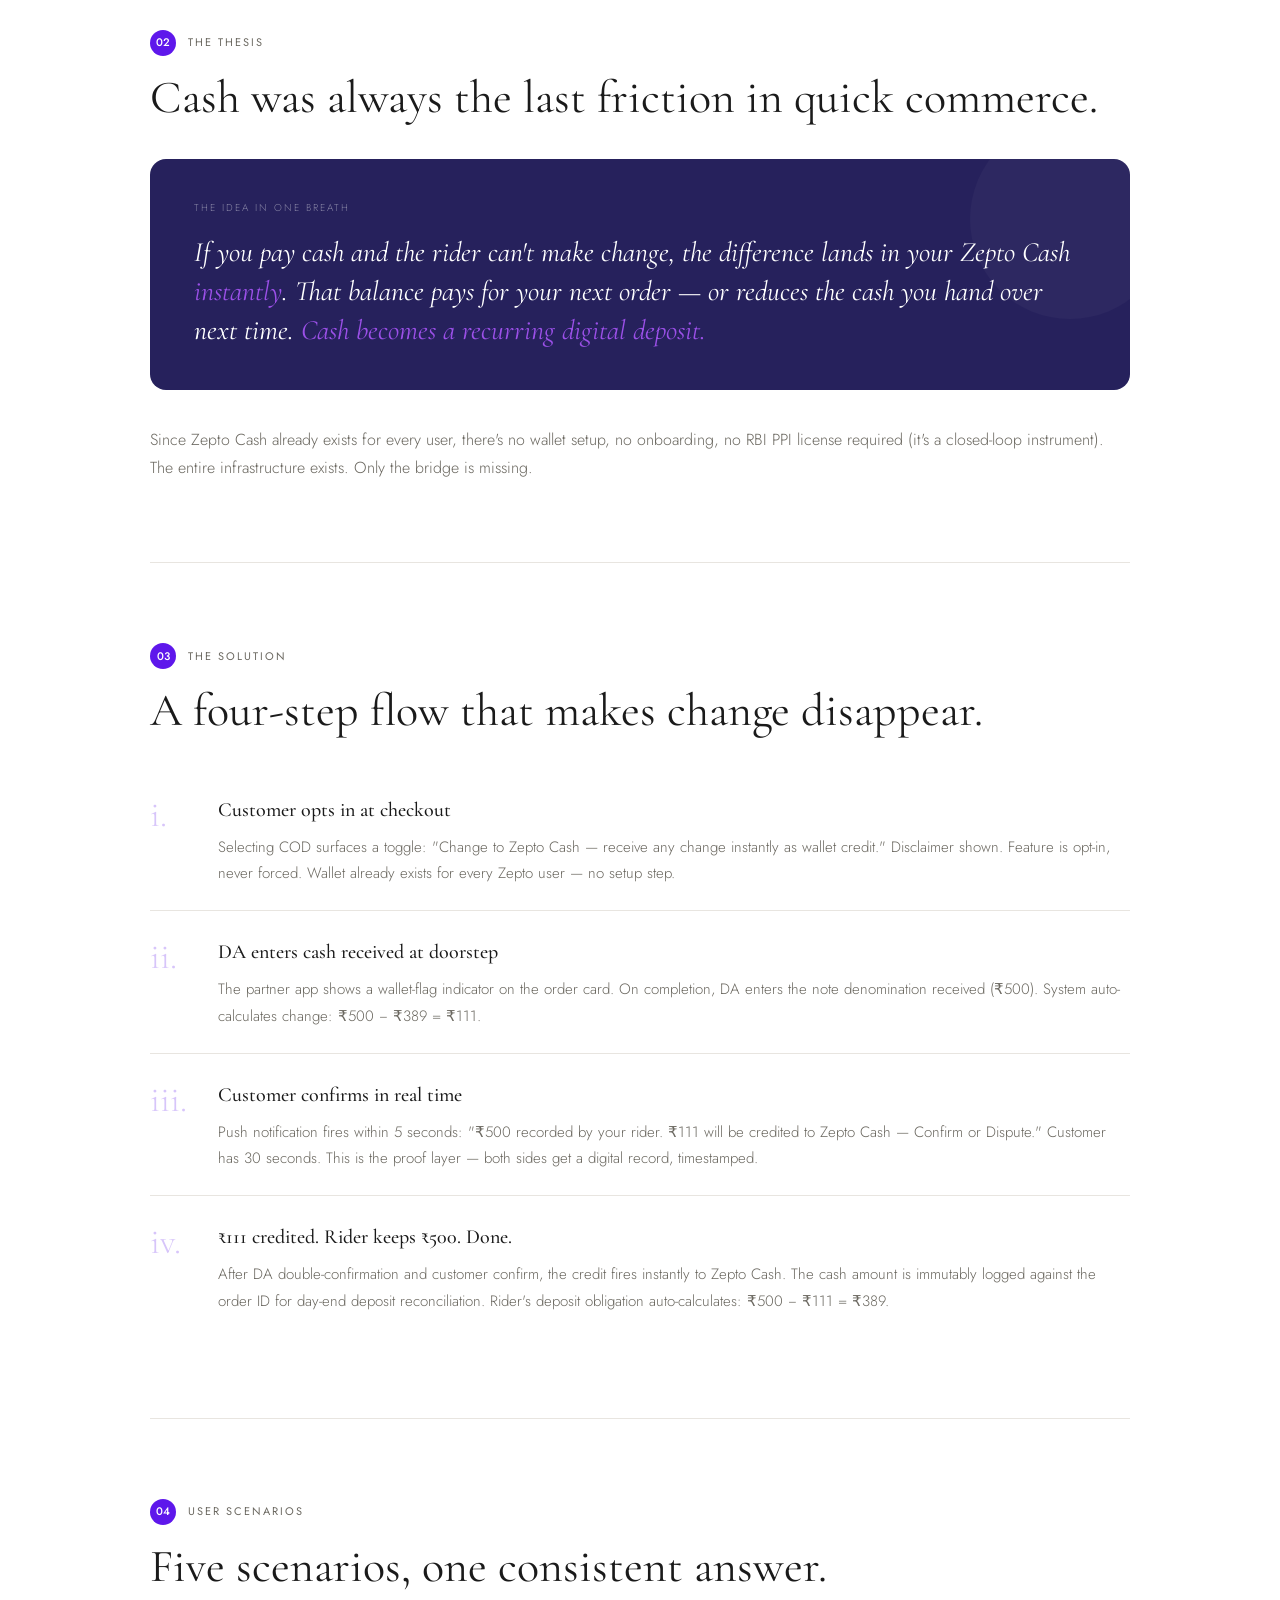
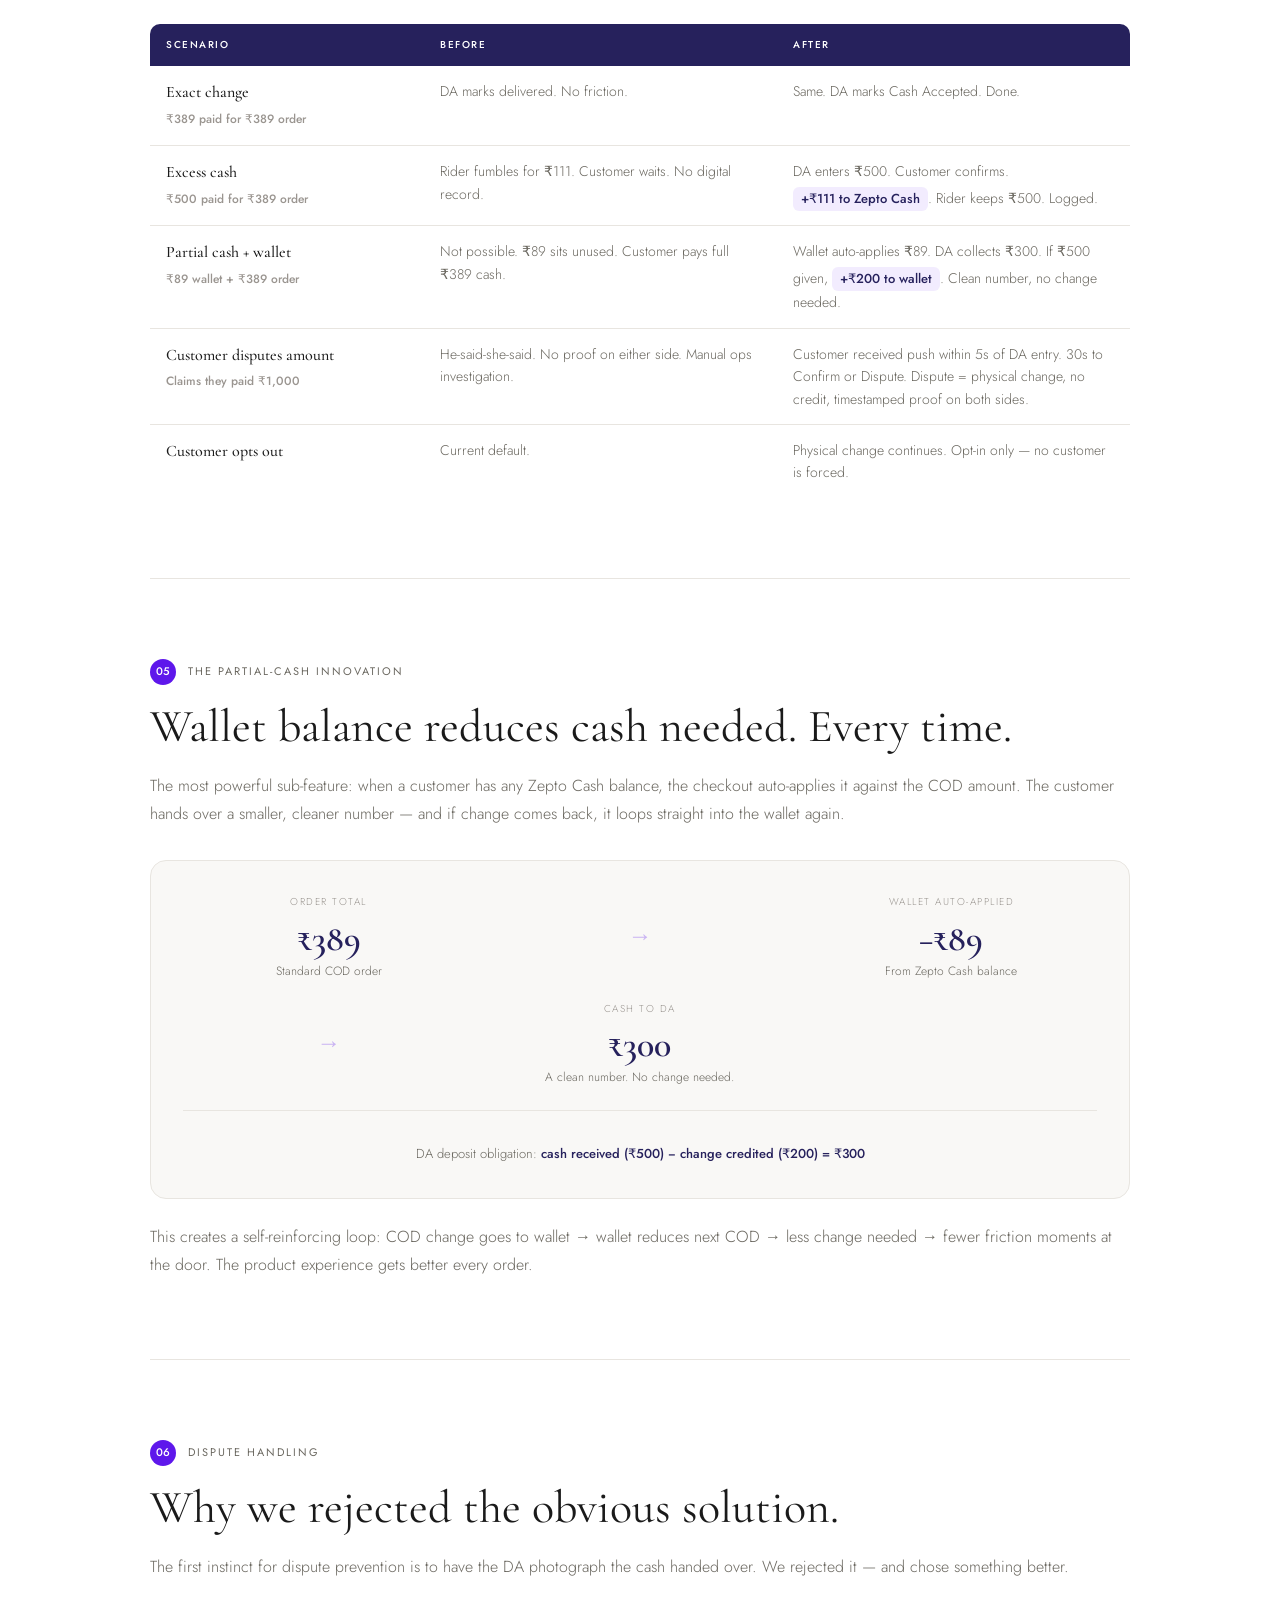
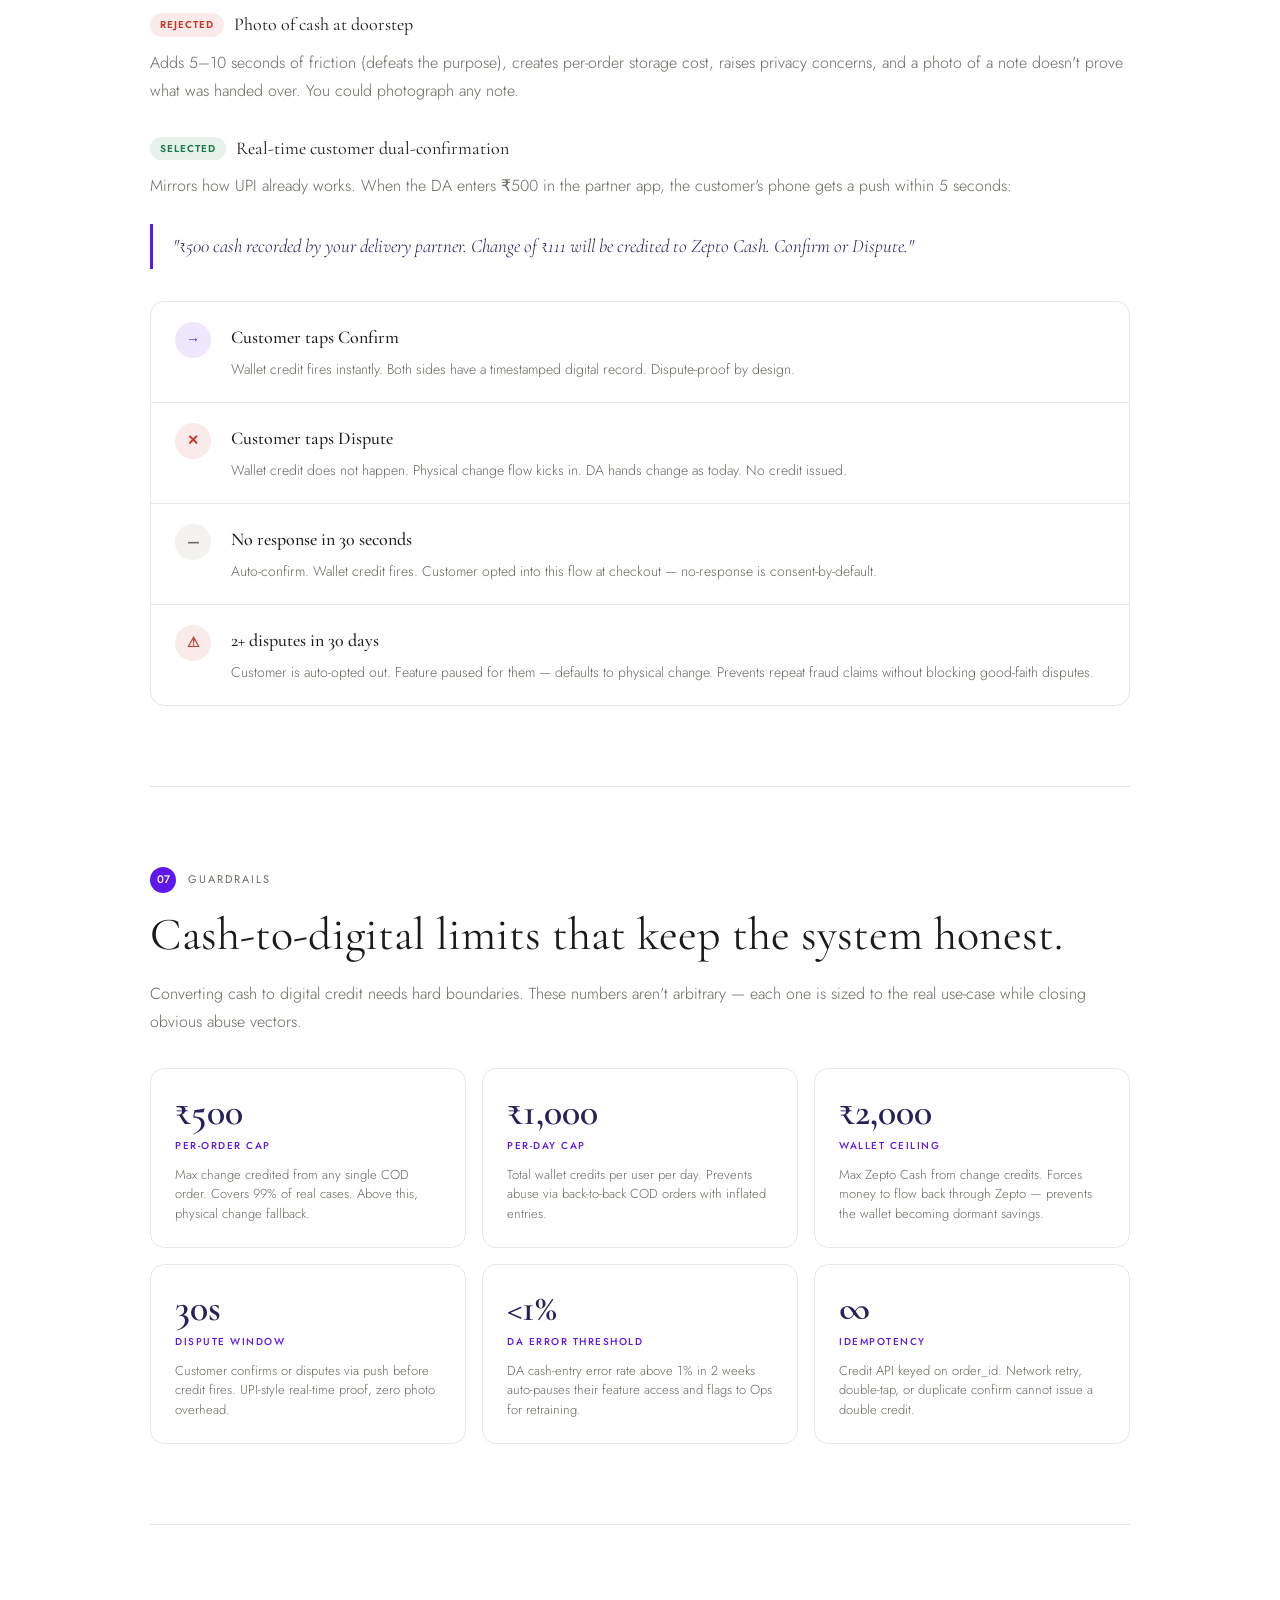
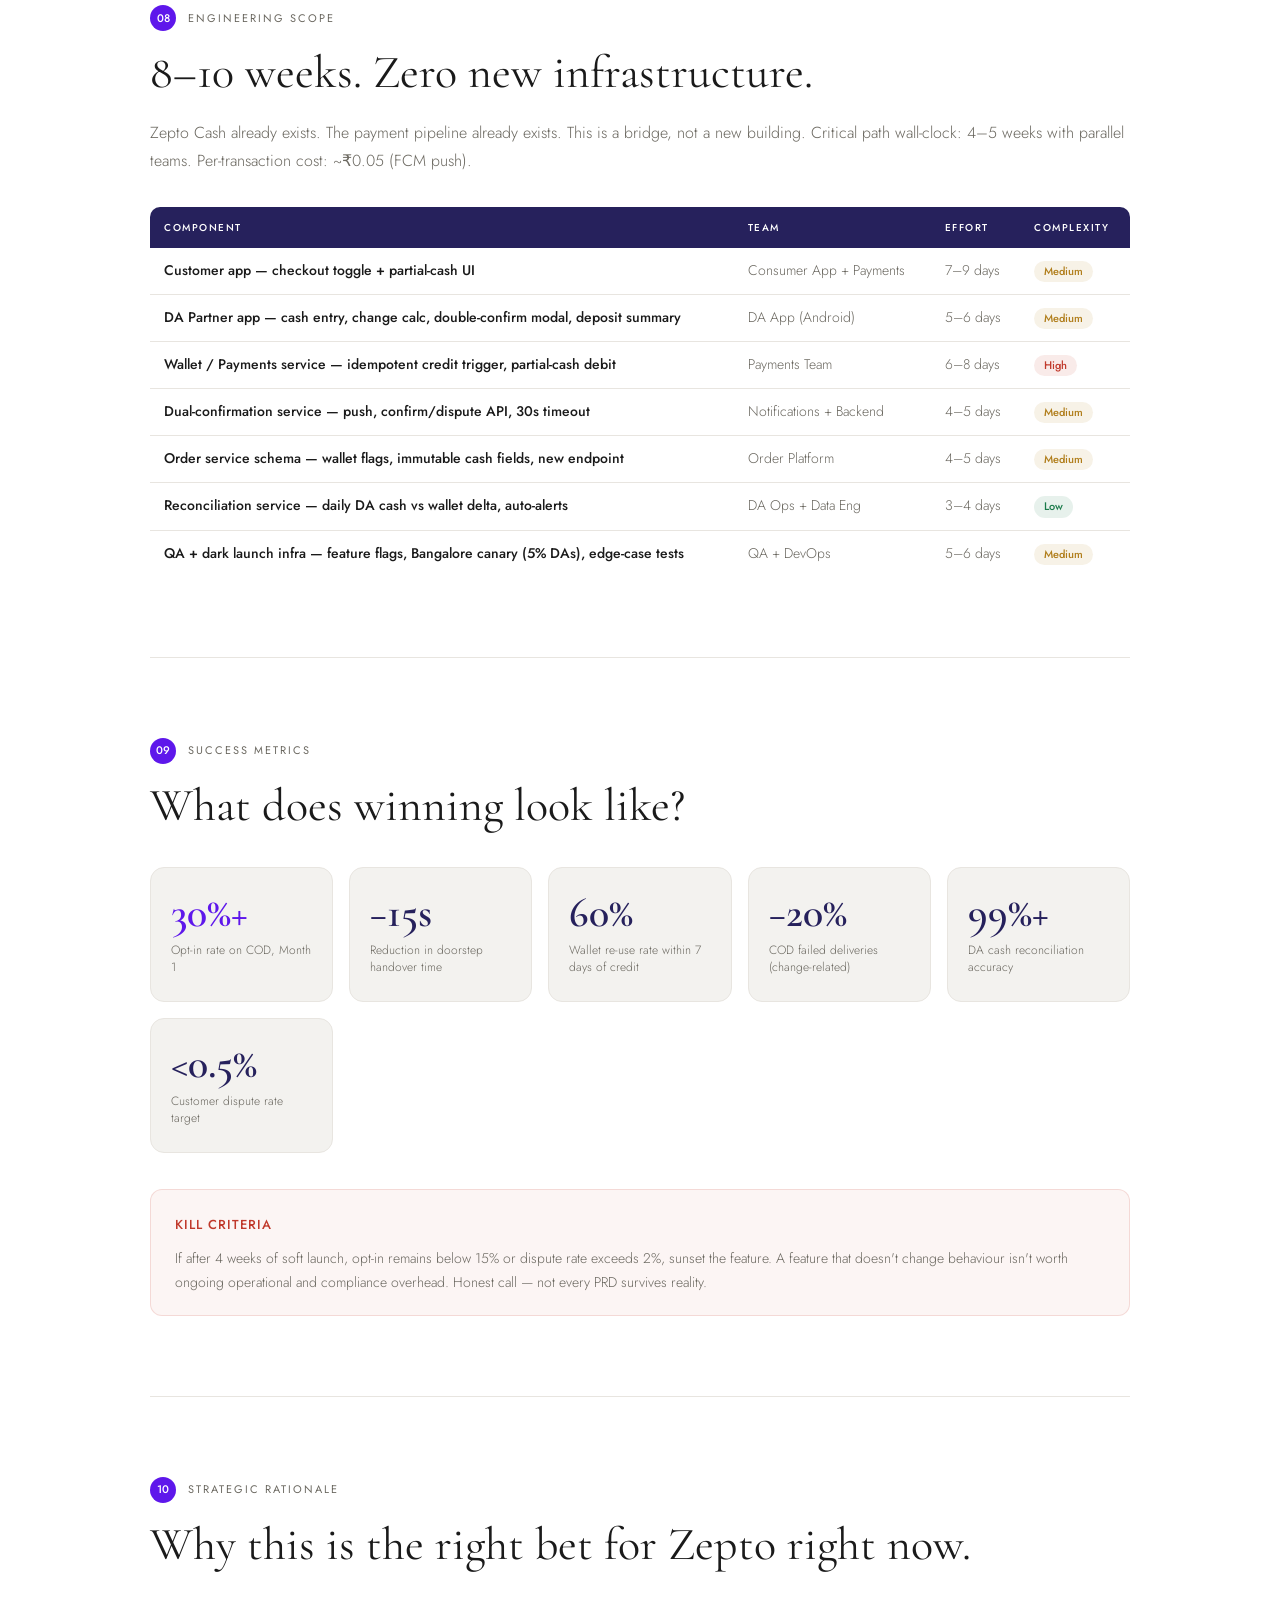
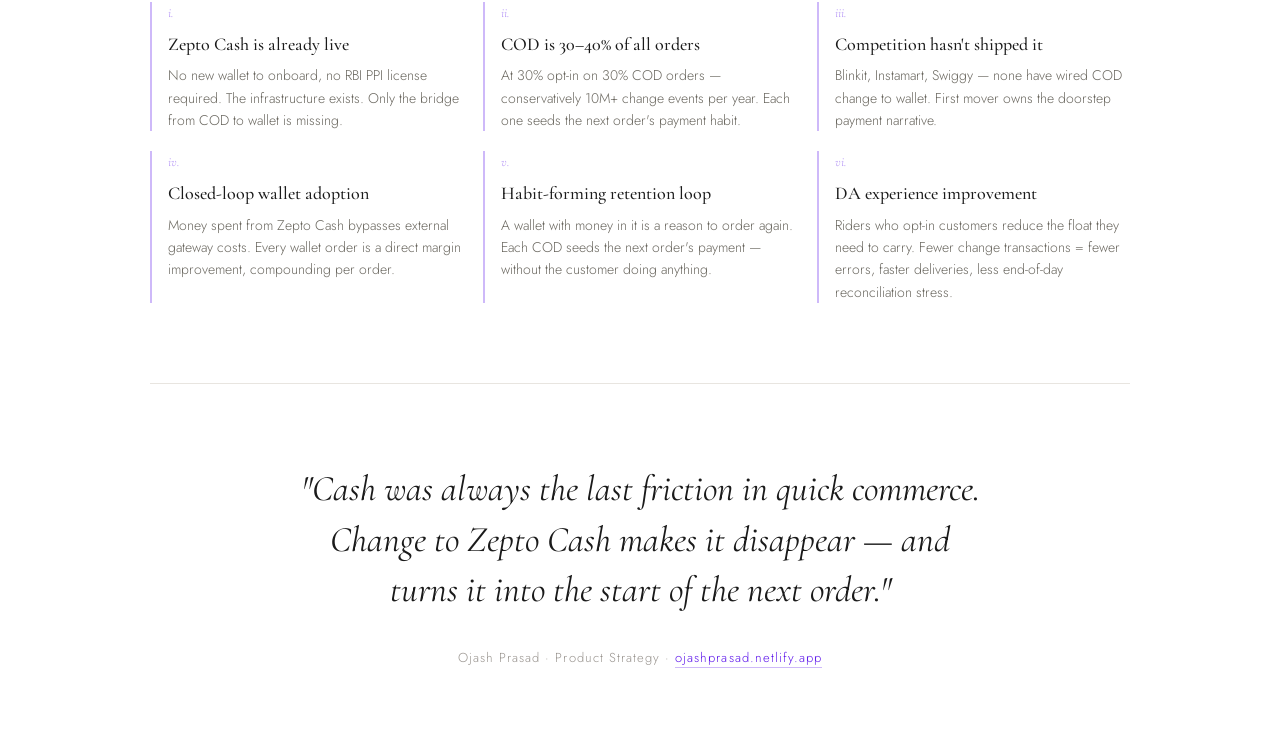
==== commit abd7e654: "Add files via upload" ====
--- a/zepto_change_to_wallet.html
+++ b/zepto_change_to_wallet.html
@@ -170,7 +170,7 @@
 
   /* ─── LAYOUT ─── */
   .container {
-    max-width: 860px;
+    max-width: 1060px;
     margin: 0 auto;
     padding: 0 40px;
   }
@@ -1214,3 +1214,28 @@
   <script src="transitions.js"></script>
 </body>
 </html>
+<style>
+/* Large screen overrides for case study */
+@media (min-width: 1400px) {
+  .hero { padding: 140px 80px 110px; }
+  .hero h1 { font-size: 80px; }
+  .hero p { font-size: 19px; }
+  .container { max-width: 1200px; padding: 0 60px; }
+  section { padding: 100px 0; }
+  h2 { font-size: 52px; }
+  h3 { font-size: 26px; }
+  p { font-size: 17px; }
+  .flow-body p, .dt-body p, .gr-body, .why-body, .scenario-table td { font-size: 16px; }
+  .stat-number { font-size: 50px; }
+  .stat-label { font-size: 14px; }
+  .guardrail-grid { grid-template-columns: repeat(3, 1fr); gap: 20px; }
+  .why-grid { grid-template-columns: repeat(3, 1fr); gap: 28px; }
+  .thesis-text { font-size: 32px; }
+  .closing-quote blockquote { font-size: 40px; }
+  .back-link { padding: 32px 80px 0; }
+}
+@media (min-width: 1800px) {
+  .container { max-width: 1400px; }
+  h2 { font-size: 60px; }
+}
+</style>
